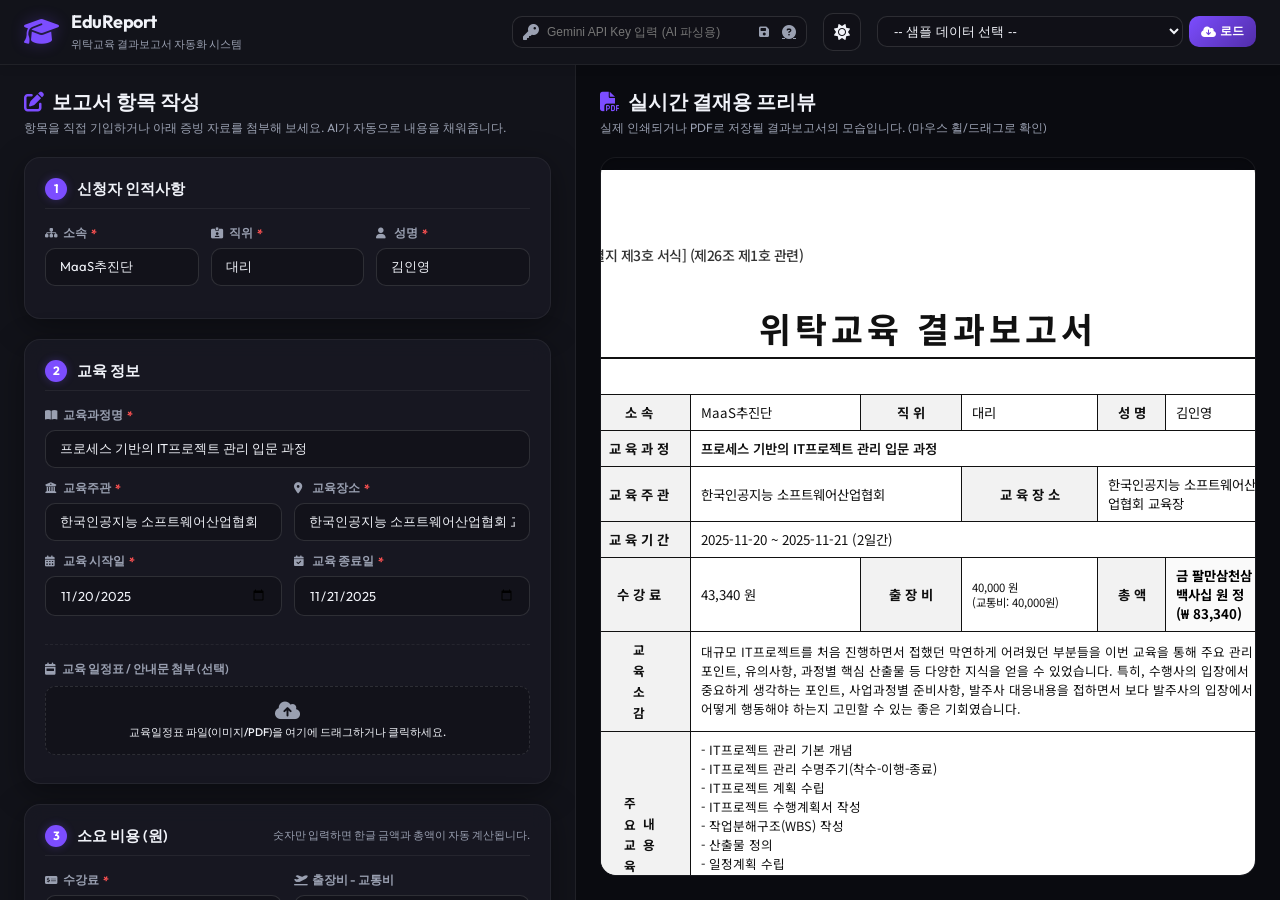
==== edu_report_builder.html @ ed61ce8d "feat: 단일 HTML 버전(edu_report_builder.html) 추가 배포" ====
<!DOCTYPE html>
<html lang="ko">
<head>
    <meta charset="UTF-8">
    <meta name="viewport" content="width=device-width, initial-scale=1.0">
    <title>위탁교육 결과보고서 자동 작성기</title>
    <!-- Google Fonts: Outfit (UI), Noto Sans KR (Korean Business Document Formal Font) -->
    <link rel="preconnect" href="https://fonts.googleapis.com">
    <link rel="preconnect" href="https://fonts.gstatic.com" crossorigin>
    <link href="https://fonts.googleapis.com/css2?family=Noto+Sans+KR:wght@300;400;500;700&family=Outfit:wght@300;400;500;600;700&display=swap" rel="stylesheet">
    <!-- FontAwesome for Premium Icons -->
    <link rel="stylesheet" href="https://cdnjs.cloudflare.com/ajax/libs/font-awesome/6.4.0/css/all.min.css">
    <style>
/* 
 * EduReport Premium CSS Styling
 * Includes Dark/Light Modern UI Design and High-Fidelity Paper Print styling
 */

:root {
    /* Color Palette - Dark Theme (Default) */
    --bg-primary: #0a0b10;
    --bg-secondary: #12131a;
    --card-bg: rgba(26, 27, 38, 0.7);
    --card-border: rgba(255, 255, 255, 0.06);
    --text-primary: #f1f3f9;
    --text-secondary: #9aa0b1;
    --accent-color: #7c4dff;
    --accent-glow: rgba(124, 77, 255, 0.3);
    --accent-hover: #9e75ff;
    --success-color: #00e676;
    --error-color: #ff5252;
    --error-bg: rgba(255, 82, 82, 0.15);
    --input-bg: rgba(15, 16, 22, 0.6);
    --input-border: rgba(255, 255, 255, 0.12);
    
    /* Layout Tokens */
    --shadow-premium: 0 8px 32px 0 rgba(0, 0, 0, 0.37);
    --border-radius-lg: 16px;
    --border-radius-md: 10px;
    --border-radius-sm: 6px;
    --font-ui: 'Outfit', 'Inter', sans-serif;
    --font-doc: 'Noto Sans KR', sans-serif;
}

/* Light Theme Variables */
.light-theme {
    --bg-primary: #f0f2f6;
    --bg-secondary: #ffffff;
    --card-bg: rgba(255, 255, 255, 0.85);
    --card-border: rgba(0, 0, 0, 0.06);
    --text-primary: #1e202c;
    --text-secondary: #5a5f73;
    --accent-color: #6200ea;
    --accent-glow: rgba(98, 0, 234, 0.2);
    --accent-hover: #3700b3;
    --success-color: #00c853;
    --error-color: #d50000;
    --error-bg: rgba(213, 0, 0, 0.08);
    --input-bg: #ffffff;
    --input-border: rgba(0, 0, 0, 0.15);
    --shadow-premium: 0 8px 24px 0 rgba(149, 157, 165, 0.15);
}

/* Global Reset */
* {
    margin: 0;
    padding: 0;
    box-sizing: border-box;
    transition: background-color 0.3s ease, border-color 0.3s ease, color 0.3s ease, box-shadow 0.3s ease;
}

body {
    background-color: var(--bg-primary);
    color: var(--text-primary);
    font-family: var(--font-ui);
    overflow-x: hidden;
    height: 100vh;
}

/* App Layout */
.app-container {
    display: flex;
    flex-direction: column;
    height: 100vh;
}

/* Top Header */
.app-header {
    background-color: var(--bg-secondary);
    border-bottom: 1px solid var(--card-border);
    padding: 12px 24px;
    display: flex;
    justify-content: space-between;
    align-items: center;
    z-index: 100;
    box-shadow: 0 2px 10px rgba(0, 0, 0, 0.1);
}

.header-logo {
    display: flex;
    align-items: center;
    gap: 12px;
}

.logo-icon {
    font-size: 28px;
    color: var(--accent-color);
    text-shadow: 0 0 15px var(--accent-glow);
}

.logo-text h1 {
    font-size: 18px;
    font-weight: 700;
    letter-spacing: -0.5px;
    line-height: 1.1;
}

.logo-text span {
    font-size: 11px;
    color: var(--text-secondary);
}

.header-controls {
    display: flex;
    align-items: center;
    gap: 16px;
}

/* API Key Input Styling */
.api-key-container {
    display: flex;
    align-items: center;
    background-color: var(--input-bg);
    border: 1px solid var(--input-border);
    border-radius: var(--border-radius-md);
    padding: 4px 10px;
    gap: 8px;
}

.api-key-container input {
    background: transparent;
    border: none;
    outline: none;
    color: var(--text-primary);
    font-size: 12px;
    width: 200px;
}

.api-icon {
    color: var(--text-secondary);
}

.key-help {
    color: var(--text-secondary);
    font-size: 14px;
    display: flex;
    align-items: center;
}

.key-help:hover {
    color: var(--accent-color);
}

#saveApiKeyBtn {
    background: transparent;
    border: none;
    color: var(--text-secondary);
    cursor: pointer;
    font-size: 12px;
    padding: 4px;
}

#saveApiKeyBtn:hover {
    color: var(--success-color);
}

.api-key-saved {
    border-color: var(--success-color) !important;
}

.api-key-saved .api-icon {
    color: var(--success-color);
}

/* Preset Selector & Theme Toggle */
.preset-selector {
    display: flex;
    gap: 6px;
}

.preset-selector select {
    background-color: var(--input-bg);
    color: var(--text-primary);
    border: 1px solid var(--input-border);
    border-radius: var(--border-radius-md);
    padding: 6px 12px;
    font-size: 13px;
    outline: none;
    cursor: pointer;
}

.icon-btn {
    background-color: var(--input-bg);
    border: 1px solid var(--input-border);
    color: var(--text-primary);
    cursor: pointer;
    width: 38px;
    height: 38px;
    border-radius: var(--border-radius-md);
    display: flex;
    align-items: center;
    justify-content: center;
    font-size: 16px;
}

.icon-btn:hover {
    border-color: var(--accent-color);
    color: var(--accent-color);
    box-shadow: 0 0 10px var(--accent-glow);
}

body.dark-theme .sun-icon { display: block; }
body.dark-theme .moon-icon { display: none; }
body:not(.dark-theme) .sun-icon { display: none; }
body:not(.dark-theme) .moon-icon { display: block; }

/* Workspace Split Layout */
.app-workspace {
    display: flex;
    flex: 1;
    overflow: hidden;
}

/* Panel Common Settings */
.editor-panel, .preview-panel {
    display: flex;
    flex-direction: column;
    height: 100%;
}

.editor-panel {
    width: 45%;
    min-width: 450px;
    border-right: 1px solid var(--card-border);
    background-color: var(--bg-secondary);
    overflow-y: auto;
    padding: 24px;
}

.preview-panel {
    width: 55%;
    background-color: var(--bg-primary);
    overflow: hidden;
    padding: 24px;
}

.panel-header {
    margin-bottom: 20px;
}

.panel-header h2 {
    font-size: 20px;
    font-weight: 600;
    display: flex;
    align-items: center;
    gap: 8px;
    color: var(--text-primary);
}

.panel-header h2 i {
    color: var(--accent-color);
}

.panel-header p {
    font-size: 12px;
    color: var(--text-secondary);
    margin-top: 4px;
}

/* File Uploader Card */
.file-uploader-card {
    background-color: var(--card-bg);
    border: 1px solid var(--card-border);
    border-radius: var(--border-radius-lg);
    padding: 16px;
    margin-bottom: 24px;
    box-shadow: var(--shadow-premium);
    backdrop-filter: blur(10px);
}

.card-title {
    display: flex;
    justify-content: space-between;
    align-items: center;
    margin-bottom: 12px;
}

.card-title h3 {
    font-size: 14px;
    font-weight: 600;
    display: flex;
    align-items: center;
    gap: 6px;
}

.badge {
    padding: 2px 8px;
    border-radius: 20px;
    font-size: 10px;
    font-weight: 700;
    text-transform: uppercase;
}

.ai-badge {
    background: linear-gradient(135deg, var(--accent-color), #00e5ff);
    color: white;
    box-shadow: 0 0 10px var(--accent-glow);
}

.drop-zone {
    border: 2px dashed var(--input-border);
    border-radius: var(--border-radius-md);
    padding: 20px;
    text-align: center;
    cursor: pointer;
    transition: all 0.2s ease;
}

.drop-zone:hover, .drop-zone.dragover {
    border-color: var(--accent-color);
    background-color: rgba(124, 77, 255, 0.05);
}

.drop-icon {
    font-size: 28px;
    color: var(--text-secondary);
    margin-bottom: 8px;
}

.drop-zone p {
    font-size: 12px;
    color: var(--text-primary);
    font-weight: 500;
}

.file-limits {
    font-size: 10px;
    color: var(--text-secondary);
    display: block;
    margin-top: 4px;
}

/* Upload List */
.upload-list {
    margin-top: 12px;
    display: flex;
    flex-direction: column;
    gap: 8px;
}

.file-item {
    background-color: var(--input-bg);
    border: 1px solid var(--input-border);
    border-radius: var(--border-radius-md);
    padding: 8px 12px;
    display: flex;
    align-items: center;
    justify-content: space-between;
    font-size: 12px;
    animation: slideIn 0.3s ease;
}

.file-info {
    display: flex;
    align-items: center;
    gap: 8px;
    overflow: hidden;
}

.file-info i {
    font-size: 16px;
    color: var(--accent-color);
}

.file-name {
    font-weight: 500;
    white-space: nowrap;
    overflow: hidden;
    text-overflow: ellipsis;
    max-width: 200px;
}

.file-size {
    color: var(--text-secondary);
    font-size: 10px;
}

.file-status {
    display: flex;
    align-items: center;
    gap: 8px;
}

.status-badge {
    font-size: 9px;
    padding: 2px 6px;
    border-radius: 4px;
}

.status-parsing {
    background-color: rgba(255, 167, 38, 0.2);
    color: #ffa726;
}

.status-success {
    background-color: rgba(0, 230, 118, 0.2);
    color: var(--success-color);
}

.delete-file-btn {
    background: transparent;
    border: none;
    color: var(--text-secondary);
    cursor: pointer;
    font-size: 14px;
}

.delete-file-btn:hover {
    color: var(--error-color);
}

/* Report Form Details */
.report-form {
    display: flex;
    flex-direction: column;
    gap: 20px;
}

.form-section {
    background-color: var(--card-bg);
    border: 1px solid var(--card-border);
    border-radius: var(--border-radius-lg);
    padding: 20px;
    box-shadow: var(--shadow-premium);
    backdrop-filter: blur(10px);
}

.section-title {
    display: flex;
    align-items: center;
    gap: 10px;
    margin-bottom: 16px;
    border-bottom: 1px solid var(--card-border);
    padding-bottom: 8px;
}

.step-num {
    background-color: var(--accent-color);
    color: white;
    width: 22px;
    height: 22px;
    border-radius: 50%;
    display: flex;
    align-items: center;
    justify-content: center;
    font-size: 12px;
    font-weight: 700;
    box-shadow: 0 0 8px var(--accent-glow);
}

.section-title h3 {
    font-size: 15px;
    font-weight: 600;
}

.section-desc {
    font-size: 11px;
    color: var(--text-secondary);
    margin-left: auto;
}

/* Grids & Input Layouts */
.form-grid-3 {
    display: grid;
    grid-template-columns: repeat(3, 1fr);
    gap: 12px;
}

.form-grid-2 {
    display: grid;
    grid-template-columns: repeat(2, 1fr);
    gap: 12px;
}

.input-group {
    display: flex;
    flex-direction: column;
    gap: 6px;
    margin-bottom: 12px;
}

.input-group label {
    font-size: 12px;
    font-weight: 600;
    color: var(--text-secondary);
    display: flex;
    align-items: center;
    gap: 4px;
}

.input-group label i {
    font-size: 11px;
    width: 14px;
}

/* Inputs, Textareas styling */
.input-group input[type="text"],
.input-group input[type="number"],
.input-group input[type="date"],
.input-group select,
.input-group textarea {
    background-color: var(--input-bg);
    border: 1px solid var(--input-border);
    border-radius: var(--border-radius-md);
    padding: 10px 14px;
    color: var(--text-primary);
    font-family: var(--font-ui);
    font-size: 13px;
    outline: none;
    width: 100%;
}

.input-group input:focus,
.input-group select:focus,
.input-group textarea:focus {
    border-color: var(--accent-color);
    box-shadow: 0 0 8px var(--accent-glow);
}

.input-group textarea {
    resize: vertical;
}

/* Form Validation Styling (Required fields) */
.required-field label::after {
    content: ' *';
    color: var(--error-color);
    font-weight: bold;
}

.error-msg {
    display: none;
    color: var(--error-color);
    font-size: 11px;
    font-weight: 500;
    margin-top: 2px;
}

/* Invalid state */
.input-invalid input,
.input-invalid textarea,
.input-invalid select {
    border-color: var(--error-color) !important;
    background-color: var(--error-bg) !important;
}

.input-invalid .error-msg {
    display: block;
    animation: shake 0.3s ease;
}

/* Highlight visual cue for AI auto-filled fields */
@keyframes autoFillHighlight {
    0% {
        box-shadow: 0 0 0 3px rgba(0, 230, 118, 0.4);
        border-color: var(--success-color);
    }
    100% {
        box-shadow: none;
    }
}

.ai-highlighted {
    animation: autoFillHighlight 1.5s ease;
    border-color: var(--success-color) !important;
}

/* Calculation summary section */
.calculation-summary {
    background-color: var(--input-bg);
    border: 1px solid var(--input-border);
    border-radius: var(--border-radius-md);
    padding: 12px 16px;
    margin-top: 10px;
    display: flex;
    flex-direction: column;
    gap: 8px;
}

.calc-row {
    display: flex;
    justify-content: space-between;
    font-size: 12px;
    color: var(--text-secondary);
}

.calc-row span:last-child {
    font-weight: 600;
    color: var(--text-primary);
}

.total-row {
    border-top: 1px solid var(--input-border);
    padding-top: 8px;
    font-size: 14px;
    font-weight: 700;
    color: var(--accent-color);
}

.total-row span:first-child {
    color: var(--text-primary);
}

.total-row span:last-child {
    color: var(--accent-color);
    font-size: 16px;
}

/* Radio buttons group */
.radio-group {
    display: flex;
    gap: 16px;
    margin-top: 4px;
}

.radio-label {
    display: flex;
    align-items: center;
    gap: 6px;
    font-size: 13px;
    cursor: pointer;
}

.radio-label input {
    accent-color: var(--accent-color);
    width: 16px;
    height: 16px;
}

/* Buttons */
.form-actions {
    display: flex;
    gap: 12px;
    margin-top: 10px;
}

.primary-btn {
    background: linear-gradient(135deg, var(--accent-color), #512da8);
    color: white;
    border: none;
    border-radius: var(--border-radius-md);
    padding: 12px 24px;
    font-size: 14px;
    font-weight: 700;
    cursor: pointer;
    display: flex;
    align-items: center;
    justify-content: center;
    gap: 8px;
    flex: 2;
    box-shadow: 0 4px 15px var(--accent-glow);
}

.primary-btn:hover {
    background: linear-gradient(135deg, var(--accent-hover), #673ab7);
    transform: translateY(-1px);
    box-shadow: 0 6px 20px var(--accent-glow);
}

.secondary-btn {
    background-color: transparent;
    border: 1px solid var(--input-border);
    color: var(--text-primary);
    border-radius: var(--border-radius-md);
    padding: 12px 18px;
    font-size: 13px;
    font-weight: 600;
    cursor: pointer;
    display: flex;
    align-items: center;
    justify-content: center;
    gap: 8px;
    flex: 1;
}

.secondary-btn:hover {
    background-color: rgba(255, 255, 255, 0.04);
    border-color: var(--text-secondary);
}

.primary-btn-sm {
    background: linear-gradient(135deg, var(--accent-color), #512da8);
    color: white;
    border: none;
    border-radius: var(--border-radius-md);
    padding: 6px 12px;
    font-size: 12px;
    font-weight: 600;
    cursor: pointer;
    display: flex;
    align-items: center;
    gap: 4px;
}

.primary-btn-sm:hover {
    box-shadow: 0 0 8px var(--accent-glow);
}

/* Document Live Print Preview Pane styling */
.preview-panel {
    display: flex;
    flex-direction: column;
}

.preview-container {
    flex: 1;
    overflow-y: auto;
    display: flex;
    flex-direction: column;
    align-items: center;
    gap: 24px;
    padding: 12px;
    border: 1px solid var(--card-border);
    border-radius: var(--border-radius-lg);
    background-color: var(--bg-primary);
    box-shadow: inset 0 2px 8px rgba(0, 0, 0, 0.2);
}

/* Paper Sheet Size Emulation (A4 size in ratio) */
.a4-page {
    width: 210mm;
    min-height: 297mm;
    padding: 20mm 15mm 20mm 15mm;
    background-color: #ffffff;
    color: #111111;
    font-family: var(--font-doc);
    box-shadow: 0 4px 20px rgba(0,0,0,0.15);
    position: relative;
    border-radius: 4px;
    display: flex;
    flex-direction: column;
}

.sheet-content {
    display: flex;
    flex-direction: column;
    height: 100%;
}

/* Formal Report Internal Styling */
.doc-header {
    display: flex;
    justify-content: space-between;
    font-size: 10.5pt;
    font-weight: 500;
    color: #333333;
    margin-bottom: 10mm;
}

.doc-form-no {
    letter-spacing: -0.5px;
}

.doc-title-section {
    display: flex;
    justify-content: space-between;
    align-items: flex-end;
    margin-bottom: 8mm;
    gap: 20px;
}

.doc-title {
    font-size: 26pt;
    font-weight: 700;
    text-align: center;
    letter-spacing: 4px;
    border-bottom: 2px double #111111;
    padding-bottom: 4px;
    flex: 1;
    margin-bottom: 5px;
}

/* Approval 결재 Grid */
.approval-table {
    border-collapse: collapse;
    font-size: 9pt;
    text-align: center;
    width: 240px;
}

.approval-table th, .approval-table td {
    border: 1px solid #111111;
    padding: 4px;
    width: 50px;
}

.approval-title-cell {
    width: 20px !important;
    background-color: #f2f2f2;
    font-weight: 700;
    font-size: 8pt;
    padding: 4px 2px !important;
}

.approval-table th:not(.approval-title-cell) {
    background-color: #f2f2f2;
    font-weight: 600;
    height: 20px;
}

.sign-space {
    height: 38px;
}

.date-space {
    height: 14px;
    color: #888888;
    font-size: 7.5pt;
}

/* Info Table - Main Report */
.info-table {
    width: 100%;
    border-collapse: collapse;
    margin-bottom: 6mm;
    font-size: 10pt;
}

.info-table th, .info-table td {
    border: 1px solid #111111;
    padding: 8px 10px;
    vertical-align: middle;
}

.info-table th {
    background-color: #f2f2f2;
    font-weight: 700;
    text-align: center;
    color: #111111;
}

.vertical-header {
    writing-mode: vertical-lr; /* Vertically written title cells for traditional Korean corporate layouts */
    text-orientation: keep-upright;
    letter-spacing: 2px;
    font-size: 9.5pt;
    text-align: center !important;
    padding: 10px 5px !important;
}

.bold-text {
    font-weight: 600;
}

.exp-sub-row {
    font-size: 9.5pt;
    color: #333333;
}

.total-cost-cell {
    font-weight: 700;
    color: #000000;
    background-color: #fafafa;
}

.textarea-cell {
    height: 100px;
    vertical-align: top;
    padding: 8px;
}

.text-content-area {
    white-space: pre-wrap;
    font-size: 9.5pt;
    line-height: 1.5;
    color: #111111;
    min-height: 80px;
}

.checkbox-preview {
    display: flex;
    gap: 20px;
}

.chk-box {
    display: flex;
    align-items: center;
    gap: 6px;
    font-size: 9.5pt;
}

.chk-box-checked {
    font-weight: 700;
}

.chk-box-checked i {
    color: #111111;
    font-weight: 900;
}

/* Formal Document Footer Signature Declaration */
.declaration-section {
    margin-top: auto;
    text-align: center;
    display: flex;
    flex-direction: column;
    gap: 15px;
    padding-top: 10mm;
}

.declaration-section p {
    font-size: 12pt;
    font-weight: 500;
}

.report-date {
    font-size: 13pt;
    font-weight: 500;
    letter-spacing: 1px;
}

.reporter-sig {
    font-size: 12pt;
    font-weight: 600;
    text-align: right;
    padding-right: 20mm;
    margin-top: 5mm;
}

/* Annex Page (Attached receipts page) */
.annex-page {
    width: 210mm;
    min-height: 297mm;
    padding: 20mm 15mm 20mm 15mm;
    background-color: #ffffff;
    color: #111111;
    font-family: var(--font-doc);
    box-shadow: 0 4px 20px rgba(0,0,0,0.15);
    border-radius: 4px;
    display: flex;
    flex-direction: column;
    page-break-before: always;
}

.annex-title {
    font-size: 18pt;
    font-weight: 700;
    border-bottom: 2px solid #111111;
    padding-bottom: 6px;
    margin-bottom: 8mm;
    display: flex;
    justify-content: space-between;
    align-items: flex-end;
}

.annex-no {
    font-size: 11pt;
    font-weight: 500;
    color: #555555;
}

.annex-meta {
    margin-bottom: 6mm;
    font-size: 10pt;
    background-color: #f9f9f9;
    border: 1px solid #dddddd;
    padding: 10px 14px;
    border-radius: 4px;
}

.annex-meta p {
    margin-bottom: 4px;
}

.annex-meta p:last-child {
    margin-bottom: 0;
}

.annex-meta-label {
    font-weight: 700;
    color: #333333;
}

.receipt-image-container {
    flex: 1;
    border: 1px dashed #cccccc;
    border-radius: 6px;
    display: flex;
    align-items: center;
    justify-content: center;
    background-color: #fafafa;
    overflow: hidden;
    padding: 10px;
    min-height: 120mm;
    max-height: 180mm;
}

.receipt-image-container img {
    max-width: 100%;
    max-height: 100%;
    object-fit: contain;
    box-shadow: 0 2px 8px rgba(0,0,0,0.08);
}

.receipt-pdf-placeholder {
    display: flex;
    flex-direction: column;
    align-items: center;
    justify-content: center;
    gap: 12px;
    color: #555555;
    font-size: 13pt;
    text-align: center;
}

.receipt-pdf-placeholder i {
    font-size: 50px;
    color: #ff5252;
}

/* Toast System */
.toast-container {
    position: fixed;
    bottom: 24px;
    right: 24px;
    display: flex;
    flex-direction: column;
    gap: 10px;
    z-index: 1000;
}

.toast {
    min-width: 300px;
    max-width: 450px;
    background-color: var(--bg-secondary);
    color: var(--text-primary);
    border: 1px solid var(--card-border);
    border-left: 5px solid var(--accent-color);
    border-radius: var(--border-radius-md);
    padding: 14px 18px;
    box-shadow: var(--shadow-premium);
    display: flex;
    align-items: flex-start;
    gap: 12px;
    animation: toastSlideIn 0.3s cubic-bezier(0.175, 0.885, 0.32, 1.275);
}

.toast-success {
    border-left-color: var(--success-color);
}

.toast-error {
    border-left-color: var(--error-color);
}

.toast-icon {
    font-size: 16px;
    margin-top: 2px;
}

.toast-success .toast-icon { color: var(--success-color); }
.toast-error .toast-icon { color: var(--error-color); }

.toast-content {
    flex: 1;
}

.toast-title {
    font-size: 13px;
    font-weight: 700;
    margin-bottom: 2px;
}

.toast-message {
    font-size: 11px;
    color: var(--text-secondary);
    line-height: 1.4;
}

.toast-close {
    background: transparent;
    border: none;
    color: var(--text-secondary);
    cursor: pointer;
    font-size: 12px;
}

.toast-close:hover {
    color: var(--text-primary);
}

/* Loader Overlay for AI Processing */
.loader-overlay {
    position: fixed;
    top: 0;
    left: 0;
    width: 100vw;
    height: 100vh;
    background-color: rgba(10, 11, 16, 0.85);
    backdrop-filter: blur(10px);
    z-index: 2000;
    display: none;
    align-items: center;
    justify-content: center;
}

.loader-content {
    text-align: center;
    color: white;
    display: flex;
    flex-direction: column;
    align-items: center;
    gap: 16px;
}

.spinner {
    width: 50px;
    height: 50px;
    border: 4px solid rgba(255, 255, 255, 0.1);
    border-left-color: var(--accent-color);
    border-radius: 50%;
    animation: spin 1s linear infinite;
    box-shadow: 0 0 15px var(--accent-glow);
}

.loader-content h3 {
    font-size: 18px;
    font-weight: 600;
}

.loader-content p {
    font-size: 13px;
    color: var(--text-secondary);
}

/* Animations */
@keyframes spin {
    0% { transform: rotate(0deg); }
    100% { transform: rotate(360deg); }
}

@keyframes slideIn {
    from { opacity: 0; transform: translateY(10px); }
    to { opacity: 1; transform: translateY(0); }
}

@keyframes toastSlideIn {
    from { opacity: 0; transform: translateX(50px); }
    to { opacity: 1; transform: translateX(0); }
}

@keyframes shake {
    0%, 100% { transform: translateX(0); }
    20%, 60% { transform: translateX(-6px); }
    40%, 80% { transform: translateX(6px); }
}

/* ==========================================
   PRINT MEDIA STYLES - CRITICAL FOR A4 PRINT
   ========================================== */
@media print {
    /* Hide all UI elements, backgrounds, headers, and editor panels */
    html, body {
        background-color: #ffffff !important;
        color: #000000 !important;
        height: auto !important;
        overflow: visible !important;
        font-family: 'Noto Sans KR', sans-serif !important;
    }

    .app-container, .app-workspace, .editor-panel, .preview-panel, .app-header, .toast-container, .loader-overlay {
        display: none !important;
    }

    /* Only show the print sheet and its annex pages */
    .preview-container {
        display: block !important;
        overflow: visible !important;
        border: none !important;
        background: transparent !important;
        box-shadow: none !important;
        padding: 0 !important;
        margin: 0 !important;
        width: 100% !important;
        height: auto !important;
    }

    .a4-page, .annex-page {
        width: 210mm !important;
        height: 297mm !important; /* Forces A4 height page break */
        min-height: 297mm !important;
        padding: 20mm 15mm 20mm 15mm !important;
        margin: 0 auto !important;
        background-color: #ffffff !important;
        color: #000000 !important;
        box-shadow: none !important;
        page-break-after: always !important;
        page-break-inside: avoid !important;
        border-radius: 0 !important;
        border: none !important;
        display: flex !important;
        flex-direction: column !important;
    }

    .annex-page {
        page-break-before: always !important;
    }

    /* Print tables adjustments */
    .approval-table th, .approval-table td,
    .info-table th, .info-table td {
        border: 1px solid #000000 !important;
        color: #000000 !important;
    }

    .approval-table th, .info-table th {
        background-color: #f2f2f2 !important;
        -webkit-print-color-adjust: exact !important;
        print-color-adjust: exact !important;
    }

    .total-cost-cell {
        background-color: #fafafa !important;
        -webkit-print-color-adjust: exact !important;
        print-color-adjust: exact !important;
    }

    .text-content-area {
        color: #000000 !important;
    }
}


/* ==========================================
   Section-Specific Small File Uploaders
   ========================================== */
.file-uploader-section {
    margin-top: 16px;
    border-top: 1px dashed var(--card-border);
    padding-top: 16px;
}

.section-upload-label {
    font-size: 12px;
    font-weight: 600;
    color: var(--text-secondary);
    margin-bottom: 8px;
    display: flex;
    align-items: center;
    gap: 6px;
}

.drop-zone-sm {
    border: 1.5px dashed var(--input-border);
    border-radius: var(--border-radius-md);
    padding: 14px;
    text-align: center;
    cursor: pointer;
    background-color: var(--input-bg);
    transition: all 0.2s ease;
}

.drop-zone-sm:hover, .drop-zone-sm.dragover {
    border-color: var(--accent-color);
    background-color: rgba(124, 77, 255, 0.05);
}

.drop-icon-sm {
    font-size: 20px;
    color: var(--text-secondary);
    margin-bottom: 4px;
}

.drop-zone-sm p {
    font-size: 11px;
    color: var(--text-primary);
    font-weight: 500;
}

.upload-list-sm {
    margin-top: 8px;
    display: flex;
    flex-direction: column;
    gap: 6px;
}

</style>
</head>
<body class="dark-theme"> <!-- Dark mode by default for premium visual aesthetic -->
    <div class="app-container">
        <!-- Top Navigation Bar -->
        <header class="app-header">
            <div class="header-logo">
                <i class="fa-solid fa-graduation-cap logo-icon"></i>
                <div class="logo-text">
                    <h1>EduReport</h1>
                    <span>위탁교육 결과보고서 자동화 시스템</span>
                </div>
            </div>
            <div class="header-controls">
                <div class="api-key-container">
                    <i class="fa-solid fa-key api-icon"></i>
                    <input type="password" id="geminiApiKey" placeholder="Gemini API Key 입력 (AI 파싱용)">
                    <button id="saveApiKeyBtn" title="API Key 저장"><i class="fa-solid fa-save"></i></button>
                    <a href="https://aistudio.google.com/" target="_blank" class="key-help" title="무료 API 키 발급 받기"><i class="fa-solid fa-circle-question"></i></a>
                </div>
                <button id="themeToggle" class="icon-btn" title="테마 변경">
                    <i class="fa-solid fa-sun sun-icon"></i>
                    <i class="fa-solid fa-moon moon-icon"></i>
                </button>
                <div class="preset-selector">
                    <select id="presetSelect">
                        <option value="">-- 샘플 데이터 선택 --</option>
                        <option value="preset1">김인영 - MaaS 프로젝트 관리 과정</option>
                        <option value="preset2">류OO - 안전보건경영시스템 내부심사원 교육</option>
                    </select>
                    <button id="loadPresetBtn" class="primary-btn-sm"><i class="fa-solid fa-cloud-arrow-down"></i> 로드</button>
                </div>
            </div>
        </header>

        <!-- Main Workspace: Split Panel -->
        <main class="app-workspace">
            <!-- Left Side: Editor Form Panel -->
            <section class="editor-panel">
                <div class="panel-header">
                    <h2><i class="fa-solid fa-pen-to-square"></i> 보고서 항목 작성</h2>
                    <p>항목을 직접 기입하거나 아래 증빙 자료를 첨부해 보세요. AI가 자동으로 내용을 채워줍니다.</p>
                </div>

                <!-- AI Dropzones moved inside sections below -->

                <!-- Input Form -->
                <form id="reportForm" class="report-form" novalidate>
                    <!-- 1. 인적 사항 -->
                    <div class="form-section">
                        <div class="section-title">
                            <span class="step-num">1</span>
                            <h3>신청자 인적사항</h3>
                        </div>
                        <div class="form-grid-3">
                            <div class="input-group required-field">
                                <label for="userDept"><i class="fa-solid fa-sitemap"></i> 소속</label>
                                <input type="text" id="userDept" placeholder="예: 경영지원팀" required>
                                <span class="error-msg">소속 부서를 입력해 주세요.</span>
                            </div>
                            <div class="input-group required-field">
                                <label for="userPosition"><i class="fa-solid fa-id-card-clip"></i> 직위</label>
                                <input type="text" id="userPosition" placeholder="예: 대리" required>
                                <span class="error-msg">직위를 입력해 주세요.</span>
                            </div>
                            <div class="input-group required-field">
                                <label for="userName"><i class="fa-solid fa-user"></i> 성명</label>
                                <input type="text" id="userName" placeholder="예: 이시형" required>
                                <span class="error-msg">성명을 입력해 주세요.</span>
                            </div>
                        </div>
                    </div>

                    <!-- 2. 교육 개요 -->
                    <div class="form-section">
                        <div class="section-title">
                            <span class="step-num">2</span>
                            <h3>교육 정보</h3>
                        </div>
                        <div class="input-group required-field">
                            <label for="courseName"><i class="fa-solid fa-book-open"></i> 교육과정명</label>
                            <input type="text" id="courseName" placeholder="예: 안전보건경영시스템(ISO 45001) 구축 및 내부심사원 과정" required>
                            <span class="error-msg">교육과정명을 입력해 주세요.</span>
                        </div>
                        <div class="form-grid-2">
                            <div class="input-group required-field">
                                <label for="courseHost"><i class="fa-solid fa-building-columns"></i> 교육주관</label>
                                <input type="text" id="courseHost" placeholder="예: 한국산업안전협회" required>
                                <span class="error-msg">교육주관 기관을 입력해 주세요.</span>
                            </div>
                            <div class="input-group required-field">
                                <label for="courseLocation"><i class="fa-solid fa-location-dot"></i> 교육장소</label>
                                <input type="text" id="courseLocation" placeholder="예: 서울 교육센터 (또는 재택, 온라인)" required>
                                <span class="error-msg">교육장소를 입력해 주세요.</span>
                            </div>
                        </div>
                        <div class="form-grid-2">
                            <div class="input-group required-field">
                                <label for="startDate"><i class="fa-solid fa-calendar-days"></i> 교육 시작일</label>
                                <input type="date" id="startDate" required>
                                <span class="error-msg">시작일을 설정해 주세요.</span>
                            </div>
                            <div class="input-group required-field">
                                <label for="endDate"><i class="fa-solid fa-calendar-check"></i> 교육 종료일</label>
                                <input type="date" id="endDate" required>
                                <span class="error-msg">종료일을 설정해 주세요.</span>
                            </div>
                        </div>

                        <!-- Step 2: Edu Document Dropzone -->
                        <div class="file-uploader-section">
                            <label class="section-upload-label"><i class="fa-solid fa-calendar-week"></i> 교육 일정표 / 안내문 첨부 (선택)</label>
                            <div class="drop-zone-sm" id="dropZoneEdu">
                                <i class="fa-solid fa-cloud-arrow-up drop-icon-sm"></i>
                                <p>교육일정표 파일(이미지/PDF)을 여기에 드래그하거나 클릭하세요.</p>
                                <input type="file" id="fileInputEdu" accept=".pdf,.png,.jpg,.jpeg" style="display:none;">
                            </div>
                            <div class="upload-list-sm" id="uploadListEdu"></div>
                        </div>
                    </div>

                    <!-- 3. 소요 비용 -->
                    <div class="form-section">
                        <div class="section-title">
                            <span class="step-num">3</span>
                            <h3>소요 비용 (원)</h3>
                            <span class="section-desc">숫자만 입력하면 한글 금액과 총액이 자동 계산됩니다.</span>
                        </div>
                        <div class="form-grid-2">
                            <div class="input-group required-field">
                                <label for="tuitionFee"><i class="fa-solid fa-money-check-dollar"></i> 수강료</label>
                                <input type="number" id="tuitionFee" min="0" value="0" required>
                                <span class="error-msg">수강료를 입력해 주세요. (없을 시 0)</span>
                            </div>
                            <div class="input-group">
                                <label for="transportFee"><i class="fa-solid fa-plane-departure"></i> 출장비 - 교통비</label>
                                <input type="number" id="transportFee" min="0" value="0">
                            </div>
                        </div>
                        <div class="form-grid-3">
                            <div class="input-group">
                                <label for="hotelFee"><i class="fa-solid fa-hotel"></i> 출장비 - 숙박비</label>
                                <input type="number" id="hotelFee" min="0" value="0">
                            </div>
                            <div class="input-group">
                                <label for="mealFee"><i class="fa-solid fa-utensils"></i> 출장비 - 식비</label>
                                <input type="number" id="mealFee" min="0" value="0">
                            </div>
                            <div class="input-group">
                                <label for="allowanceFee"><i class="fa-solid fa-coins"></i> 출장비 - 일비</label>
                                <input type="number" id="allowanceFee" min="0" value="0">
                            </div>
                        </div>
                        <div class="calculation-summary">
                            <div class="calc-row">
                                <span>교육 소요비용:</span>
                                <span id="tripSubtotal">0 원</span>
                            </div>
                            <div class="calc-row total-row">
                                <span>총 합계금액 (수강료+교통비+숙박비+식비+일비):</span>
                                <span id="totalCost">0 원</span>
                            </div>
                        </div>

                        <!-- Step 3: Cost Document Dropzone -->
                        <div class="file-uploader-section">
                            <label class="section-upload-label"><i class="fa-solid fa-receipt"></i> 수강료 및 출장비(교통/숙박 등) 영수증 첨부 (다중 선택)</label>
                            <div class="drop-zone-sm" id="dropZoneCost">
                                <i class="fa-solid fa-cloud-arrow-up drop-icon-sm"></i>
                                <p>영수증 파일들을 여기에 드래그하거나 클릭하세요. (합계 금액이 자동 누적됩니다.)</p>
                                <input type="file" id="fileInputCost" multiple accept=".pdf,.png,.jpg,.jpeg" style="display:none;">
                            </div>
                            <div class="upload-list-sm" id="uploadListCost"></div>
                        </div>
                    </div>

                    <!-- 4. 교육 소감 및 업무 활용 계획 -->
                    <div class="form-section">
                        <div class="section-title">
                            <span class="step-num">4</span>
                            <h3>교육 성과 및 소감</h3>
                        </div>
                        <div class="input-group required-field">
                            <label for="courseOpinion"><i class="fa-solid fa-comment-dots"></i> 교육 소감</label>
                            <textarea id="courseOpinion" rows="4" placeholder="교육을 수강하며 느낀 소감, 지식 획득 및 역량 향상 측면에 대해 서술해주세요." required></textarea>
                            <span class="error-msg">교육 소감을 작성해 주세요.</span>
                        </div>
                        <div class="input-group required-field">
                            <label for="courseContent"><i class="fa-solid fa-align-left"></i> 주요 교육 내용</label>
                            <textarea id="courseContent" rows="6" placeholder="교육과정의 구체적인 학습 과목, 핵심 주제, 실습 내용을 줄바꿈을 사용하여 기입해주세요." required></textarea>
                            <span class="error-msg">주요 교육 내용을 작성해 주세요.</span>
                        </div>
                        <div class="input-group">
                            <label for="businessPlan"><i class="fa-solid fa-briefcase"></i> 업무 활용 계획 (5W 1H)</label>
                            <textarea id="businessPlan" rows="4" placeholder="누가, 언제, 어디서, 무엇을, 어떻게, 왜 업무에 활용할 것인지 서술해 주세요."></textarea>
                        </div>
                        <div class="input-group">
                            <label><i class="fa-solid fa-circle-check"></i> 업무수행 유용성 평가</label>
                            <div class="radio-group">
                                <label class="radio-label">
                                    <input type="radio" name="usefulness" value="매우도움" checked>
                                    <span>매우 도움</span>
                                </label>
                                <label class="radio-label">
                                    <input type="radio" name="usefulness" value="참고">
                                    <span>참고</span>
                                </label>
                                <label class="radio-label">
                                    <input type="radio" name="usefulness" value="필요없음">
                                    <span>필요 없음</span>
                                </label>
                            </div>
                        </div>
                        <div class="input-group">
                            <label><i class="fa-solid fa-graduation-cap"></i> 사내교육 도입 여부</label>
                            <div class="radio-group">
                                <label class="radio-label">
                                    <input type="radio" name="intro" value="도입원함" checked>
                                    <span>도입 원함</span>
                                </label>
                                <label class="radio-label">
                                    <input type="radio" name="intro" value="검토필요">
                                    <span>검토 필요</span>
                                </label>
                                <label class="radio-label">
                                    <input type="radio" name="intro" value="필요없음">
                                    <span>필요 없음</span>
                                </label>
                            </div>
                        </div>

                        <!-- Step 4: Opinion Document Dropzone -->
                        <div class="file-uploader-section">
                            <label class="section-upload-label"><i class="fa-solid fa-file-pdf"></i> 교육 자료 / 교안 / 필기본 첨부 (선택)</label>
                            <div class="drop-zone-sm" id="dropZoneOpinion">
                                <i class="fa-solid fa-cloud-arrow-up drop-icon-sm"></i>
                                <p>교안 자료(PDF/이미지)를 드래그하거나 클릭하여 소감 및 업무활용계획을 자동 생성하세요.</p>
                                <input type="file" id="fileInputOpinion" accept=".pdf,.png,.jpg,.jpeg" style="display:none;">
                            </div>
                            <div class="upload-list-sm" id="uploadListOpinion"></div>
                        </div>
                    </div>

                    <!-- Editor Actions -->
                    <div class="form-actions">
                        <button type="button" id="resetBtn" class="secondary-btn"><i class="fa-solid fa-rotate-left"></i> 작성 내용 초기화</button>
                        <button type="submit" id="printBtn" class="primary-btn"><i class="fa-solid fa-print"></i> 보고서 인쇄 및 PDF 저장</button>
                    </div>
                </form>
            </section>

            <!-- Right Side: Live Document Print Preview Panel -->
            <section class="preview-panel">
                <div class="panel-header">
                    <h2><i class="fa-solid fa-file-pdf"></i> 실시간 결재용 프리뷰</h2>
                    <p>실제 인쇄되거나 PDF로 저장될 결과보고서의 모습입니다. (마우스 휠/드래그로 확인)</p>
                </div>
                
                <div class="preview-container">
                    <!-- A4 Page Wrapper -->
                    <div class="a4-page" id="documentSheet">
                        <!-- Page 1: Main Report -->
                        <div class="sheet-content">
                            <!-- Document Header -->
                            <div class="doc-header">
                                <span class="doc-form-no">[별지 제3호 서식] (제26조 제1호 관련)</span>
                            </div>

                            <!-- Document Title -->
                            <div class="doc-title-section">
                                <div class="doc-title">위탁교육 결과보고서</div>
                            </div>

                            <!-- Main Information Table -->
                            <table class="info-table">
                                <tr>
                                    <th style="width: 15%;">소 속</th>
                                    <td style="width: 25%;" id="p_userDept">-</td>
                                    <th style="width: 15%;">직 위</th>
                                    <td style="width: 20%;" id="p_userPosition">-</td>
                                    <th style="width: 10%;">성 명</th>
                                    <td style="width: 15%;" id="p_userName">-</td>
                                </tr>
                                <tr>
                                    <th>교 육 과 정</th>
                                    <td colspan="5" id="p_courseName" class="bold-text">-</td>
                                </tr>
                                <tr>
                                    <th>교 육 주 관</th>
                                    <td colspan="2" id="p_courseHost">-</td>
                                    <th>교 육 장 소</th>
                                    <td colspan="2" id="p_courseLocation">-</td>
                                </tr>
                                <tr>
                                    <th>교 육 기 간</th>
                                    <td colspan="5" id="p_coursePeriod">-</td>
                                </tr>
                                <tr>
                                    <th>수 강 료</th>
                                    <td id="p_tuitionFee">-</td>
                                    <th>출 장 비</th>
                                    <td id="p_tripSubtotal" style="white-space: pre-line; font-size: 8.5pt; line-height: 1.3;">-</td>
                                    <th>총 액</th>
                                    <td id="p_totalCost" class="total-cost-cell">-</td>
                                </tr>
                                <tr>
                                    <th class="vertical-header">교 육 소 감</th>
                                    <td colspan="5" class="textarea-cell">
                                        <div id="p_courseOpinion" class="text-content-area"></div>
                                    </td>
                                </tr>
                                <tr>
                                    <th class="vertical-header">주 요 교 육<br>내 용</th>
                                    <td colspan="5" class="textarea-cell">
                                        <div id="p_courseContent" class="text-content-area"></div>
                                    </td>
                                </tr>
                                <tr>
                                    <th class="vertical-header">업 무 활 용<br>계 획<br>(5W1H)</th>
                                    <td colspan="5" class="textarea-cell">
                                        <div id="p_businessPlan" class="text-content-area"></div>
                                    </td>
                                </tr>
                                <tr>
                                    <th rowspan="2" class="vertical-header" style="width: 15%;">평 가<br>(해당란에<br>○표)</th>
                                    <th style="width: 15%;">업무수행 유용성</th>
                                    <td colspan="4">
                                        <div class="checkbox-preview">
                                            <span class="chk-box" id="chk_help_very"><span class="box-frame">[   ]</span> 매우도움</span>
                                            <span class="chk-box" id="chk_help_ref"><span class="box-frame">[   ]</span> 참고</span>
                                            <span class="chk-box" id="chk_help_none"><span class="box-frame">[   ]</span> 필요 없음</span>
                                        </div>
                                    </td>
                                </tr>
                                <tr>
                                    <th>사내교육 도입</th>
                                    <td colspan="4">
                                        <div class="checkbox-preview">
                                            <span class="chk-box" id="chk_intro_yes"><span class="box-frame">[   ]</span> 도입원함</span>
                                            <span class="chk-box" id="chk_intro_need"><span class="box-frame">[   ]</span> 검토필요</span>
                                            <span class="chk-box" id="chk_intro_none"><span class="box-frame">[   ]</span> 필요 없음</span>
                                        </div>
                                    </td>
                                </tr>
                            </table>

                            <div class="declaration-section">
                                <p>위와 같이 위탁교육 결과를 보고합니다.</p>
                                <div class="report-date" id="p_reportDate">2026 년 06 월 11 일</div>
                                <div class="reporter-sig">보고자 : <span id="p_reporterName">-</span> (서명)</div>
                            </div>
                        </div>
                    </div>

                    <!-- Annex Pages (Appended dynamically when receipts are uploaded) -->
                    <div id="annexContainer"></div>
                </div>
            </section>
        </main>
    </div>

    <!-- Toast Notification Container -->
    <div id="toastContainer" class="toast-container"></div>

    <!-- AI Parsing Loader Overlay -->
    <div id="loaderOverlay" class="loader-overlay">
        <div class="loader-content">
            <div class="spinner"></div>
            <h3>AI가 증빙 문서를 정밀 분석하고 있습니다...</h3>
            <p id="loaderMessage">영수증에서 교통비, 일자, 교육정보를 매핑하는 중입니다.</p>
        </div>
    </div>
    <script>
/* 
 * EduReport Application Script - Section-Specific Uploaders & Cumulative Expenses Update
 * Features:
 * 1. Dedicated file upload zones for Step 2 (Schedule), Step 3 (Expenses), and Step 4 (Impressions).
 * 2. Cumulative expenses logic (sums up tuition, transport, hotel, meal, and allowance fees from multiple receipts).
 * 3. Specific Gemini AI prompt routing (excluding meals/walks in Step 2, generating 5W1H plans in Step 4).
 * 4. Draft auto-saving and full preview rendering.
 */

document.addEventListener('DOMContentLoaded', () => {
    // Global error logger to local python server
    window.onerror = function(message, source, lineno, colno, error) {
        const errInfo = `Msg: ${message} | Line: ${lineno} | Col: ${colno} | Stack: ${error ? error.stack : ''}`;
        fetch(`/window-error?info=${encodeURIComponent(errInfo)}`).catch(() => {});
    };

    // Section-specific file arrays
    let attachedEduFiles = [];
    let attachedCostFiles = [];
    let attachedOpinionFiles = [];
    
    // DOM Elements - Settings & Controls
    const geminiApiKeyInput = document.getElementById('geminiApiKey');
    const saveApiKeyBtn = document.getElementById('saveApiKeyBtn');
    const themeToggleBtn = document.getElementById('themeToggle');
    const presetSelect = document.getElementById('presetSelect');
    const loadPresetBtn = document.getElementById('loadPresetBtn');
    const resetBtn = document.getElementById('resetBtn');
    const reportForm = document.getElementById('reportForm');
    const printBtn = document.getElementById('printBtn');
    const loaderOverlay = document.getElementById('loaderOverlay');
    const loaderMessage = document.getElementById('loaderMessage');
    const annexContainer = document.getElementById('annexContainer');

    // Section 2: Education Info DOM Elements
    const dropZoneEdu = document.getElementById('dropZoneEdu');
    const fileInputEdu = document.getElementById('fileInputEdu');
    const uploadListEdu = document.getElementById('uploadListEdu');

    // Section 3: Cost/Expenses DOM Elements
    const dropZoneCost = document.getElementById('dropZoneCost');
    const fileInputCost = document.getElementById('fileInputCost');
    const uploadListCost = document.getElementById('uploadListCost');

    // Section 4: Opinion/Plan DOM Elements
    const dropZoneOpinion = document.getElementById('dropZoneOpinion');
    const fileInputOpinion = document.getElementById('fileInputOpinion');
    const uploadListOpinion = document.getElementById('uploadListOpinion');

    // Text inputs
    const userDept = document.getElementById('userDept');
    const userPosition = document.getElementById('userPosition');
    const userName = document.getElementById('userName');
    const courseName = document.getElementById('courseName');
    const courseHost = document.getElementById('courseHost');
    const courseLocation = document.getElementById('courseLocation');
    const startDate = document.getElementById('startDate');
    const endDate = document.getElementById('endDate');
    
    // Numeric inputs
    const tuitionFee = document.getElementById('tuitionFee');
    const transportFee = document.getElementById('transportFee');
    const hotelFee = document.getElementById('hotelFee');
    const mealFee = document.getElementById('mealFee');
    const allowanceFee = document.getElementById('allowanceFee');

    // Textareas & Radios
    const courseOpinion = document.getElementById('courseOpinion');
    const courseContent = document.getElementById('courseContent');
    const businessPlan = document.getElementById('businessPlan');
    
    // Preview Targets
    const p_userDept = document.getElementById('p_userDept');
    const p_userPosition = document.getElementById('p_userPosition');
    const p_userName = document.getElementById('p_userName');
    const p_reporterName = document.getElementById('p_reporterName');
    const p_courseName = document.getElementById('p_courseName');
    const p_courseHost = document.getElementById('p_courseHost');
    const p_courseLocation = document.getElementById('p_courseLocation');
    const p_coursePeriod = document.getElementById('p_coursePeriod');
    const p_tuitionFee = document.getElementById('p_tuitionFee');
    // const p_transportFee, p_hotelFee, p_mealFee, p_allowanceFee removed as they are integrated into p_tripSubtotal
    const p_tripSubtotal = document.getElementById('p_tripSubtotal');
    const p_totalCost = document.getElementById('p_totalCost');
    const p_courseOpinion = document.getElementById('p_courseOpinion');
    const p_courseContent = document.getElementById('p_courseContent');
    const p_businessPlan = document.getElementById('p_businessPlan');
    const p_reportDate = document.getElementById('p_reportDate');

    // Form elements array for bulk validation
    const requiredInputs = [
        { elem: userDept, name: '소속' },
        { elem: userPosition, name: '직위' },
        { elem: userName, name: '성명' },
        { elem: courseName, name: '교육과정명' },
        { elem: courseHost, name: '교육주관' },
        { elem: courseLocation, name: '교육장소' },
        { elem: startDate, name: '교육 시작일' },
        { elem: endDate, name: '교육 종료일' },
        { elem: tuitionFee, name: '수강료' },
        { elem: courseOpinion, name: '교육 소감' },
        { elem: courseContent, name: '주요 교육 내용' }
    ];

    // Presets configuration
    const PRESETS = {
        preset1: {
            userDept: "MaaS추진단",
            userPosition: "대리",
            userName: "김인영",
            courseName: "프로세스 기반의 IT프로젝트 관리 입문 과정",
            courseHost: "한국인공지능 소프트웨어산업협회",
            courseLocation: "한국인공지능 소프트웨어산업협회 교육장",
            startDate: "2025-11-20",
            endDate: "2025-11-21",
            tuitionFee: 43340,
            transportFee: 40000,
            hotelFee: 0,
            mealFee: 0,
            allowanceFee: 0,
            courseOpinion: "대규모 IT프로젝트를 처음 진행하면서 접했던 막연하게 어려웠던 부분들을 이번 교육을 통해 주요 관리 포인트, 유의사항, 과정별 핵심 산출물 등 다양한 지식을 얻을 수 있었습니다. 특히, 수행사의 입장에서 중요하게 생각하는 포인트, 사업과정별 준비사항, 발주사 대응내용을 접하면서 보다 발주사의 입장에서 어떻게 행동해야 하는지 고민할 수 있는 좋은 기회였습니다.",
            courseContent: "- IT프로젝트 관리 기본 개념\n- IT프로젝트 관리 수명주기(착수-이행-종료)\n- IT프로젝트 계획 수립\n- IT프로젝트 수행계획서 작성\n- 작업분해구조(WBS) 작성\n- 산출물 정의\n- 일정계획 수립\n- 개발관리, 산출물관리, 단계말 보고, 종료보고\n- 일정관리, 범위관리, 이슈관리, 위험관리\n- 품질관리, 형상관리, 변경통제",
            businessPlan: "현재 진행 중인 프로젝트의 사업관리 업무에 대하여 수행사에서 수립한 사업수행계획서 및 산출물을 바탕으로 미흡한 부분을 보완하고, 프로젝트의 중요 포인트에 대한 집중적인 관리와 위험·이슈에 대하여 철저하게 관리함으로서 성공적인 프로젝트 결과를 달성할 수 있도록 적용할 예정입니다.",
            usefulness: "매우도움",
            intro: "검토필요"
        },
        preset2: {
            userDept: "산업재난안전처",
            userPosition: "대리",
            userName: "류OO",
            courseName: "안전보건경영 시스템 내부심사원 양성교육",
            courseHost: "국제심사평가센터",
            courseLocation: "본사 2층 회의실",
            startDate: "2023-11-22",
            endDate: "2023-11-23",
            tuitionFee: 396000,
            transportFee: 40000,
            hotelFee: 0,
            mealFee: 0,
            allowanceFee: 0,
            courseOpinion: "기초적인 ISO(국제표준)에 대한 이해를 비롯하여, 기업이 경영을 할 시에 필요한 표준 체계를 파악할 수 있어 업무전반에 걸쳐 큰 도움이 될 것으로 생각합니다. 아울러, 어렴풋이 이해하던 PDCA의 구조를 구체적으로 파악할 수 있던 시간이었고, 또한 안전보건의 측면에서 PDCA를 실행하는 과정을 살펴보면서, 현재 제가 속한 “산업재난안전처”에서 해야 할 역할이 무엇인지 다시 한 번 생각할 수 있었습니다. 현 부서로 발령받은 지 얼마 되지 않은 이 시점의 저에겐 정말 많은 도움이 되었던 교육이었습니다.",
            courseContent: "- 안전보건경영시스템(ISO 45001:2018) 개요, 정의 및 용어해설\n- OHSMS 요구사항 해설, 위험성 평가 기준 및 사례연구\n- 내부심사개요, 내부심사기법의 이해\n- 내부심사보고서·위험성평가표 작성, 부적합조항 및 부적합보고서 작성",
            businessPlan: "- 본인은 2023년도 안전보건경영시스템 내부심사 시 내부심사원으로서 본 교육을 바탕으로 공명정대하게 심사를 진행할 것입니다. 본 교육에서 이해한 바와 같이 ISO 45001:2018의 지침 의거하여 심사할 것이며 본 심사로 우리 SR의 안전보건경영시스템이 원활하게 작동할 수 있도록 기여할 예정입니다.",
            usefulness: "매우도움",
            intro: "필요없음"
        }
    };

    // Initialize Page
    init();

    function init() {
        // Load Saved API Key
        const savedKey = localStorage.getItem('edureport_gemini_api_key');
        if (savedKey) {
            geminiApiKeyInput.value = savedKey;
            document.querySelector('.api-key-container').classList.add('api-key-saved');
        }

        // Set Default Date in preview (Current Time)
        updateReportDate();

        // Restore Draft if exists, otherwise load preset1 as placeholder default
        const draft = localStorage.getItem('edureport_draft');
        if (draft) {
            try {
                const data = JSON.parse(draft);
                applyDataToForm(data);
                
                // Restore attached files metadata
                if (data.attachedEduFiles) attachedEduFiles = data.attachedEduFiles;
                if (data.attachedCostFiles) attachedCostFiles = data.attachedCostFiles;
                if (data.attachedOpinionFiles) attachedOpinionFiles = data.attachedOpinionFiles;
                
                renderSectionFiles('edu');
                renderSectionFiles('cost');
                renderSectionFiles('opinion');
                renderAnnexPages();
                
                showToast("임시 저장된 보고서 초안을 불러왔습니다.", "success");
            } catch(e) {
                applyDataToForm(PRESETS.preset1);
            }
        } else {
            // Load preset1 by default
            applyDataToForm(PRESETS.preset1);
        }

        // Live calculation and syncing
        syncAll();

        // Event Listeners for inputs
        const allFormInputs = reportForm.querySelectorAll('input, select, textarea');
        allFormInputs.forEach(input => {
            input.addEventListener('input', () => {
                syncAll();
                saveDraft();
            });
            input.addEventListener('change', () => {
                syncAll();
                saveDraft();
            });
            // Remove error highlight on input
            input.addEventListener('focus', () => {
                const group = input.closest('.input-group');
                if (group) group.classList.remove('input-invalid');
            });
        });

        // Theme Toggle
        themeToggleBtn.addEventListener('click', toggleTheme);

        // API Key Save
        saveApiKeyBtn.addEventListener('click', saveApiKey);
        geminiApiKeyInput.addEventListener('keypress', (e) => {
            if (e.key === 'Enter') saveApiKey();
        });

        // Presets load
        loadPresetBtn.addEventListener('click', loadPreset);

        // Reset
        resetBtn.addEventListener('click', resetFormWithConfirm);

        // Form Submit / Print
        reportForm.addEventListener('submit', handleFormSubmit);

        // ----------------------------------------------------
        // Setup Section-Specific Drag & Drop Listeners
        // ----------------------------------------------------

        // Section 2: Education Info Dropzone
        dropZoneEdu.addEventListener('click', () => fileInputEdu.click());
        fileInputEdu.addEventListener('change', (e) => handleSectionFileSelect(e, 'edu'));
        setupDropZoneHandlers(dropZoneEdu, 'edu');

        // Section 3: Cost/Expenses Dropzone
        dropZoneCost.addEventListener('click', () => fileInputCost.click());
        fileInputCost.addEventListener('change', (e) => handleSectionFileSelect(e, 'cost'));
        setupDropZoneHandlers(dropZoneCost, 'cost');

        // Section 4: Opinion/Plan Dropzone
        dropZoneOpinion.addEventListener('click', () => fileInputOpinion.click());
        fileInputOpinion.addEventListener('change', (e) => handleSectionFileSelect(e, 'opinion'));
        setupDropZoneHandlers(dropZoneOpinion, 'opinion');

        // Global window level drag/drop prevention to stop browser page hijack
        window.addEventListener('dragover', (e) => {
            e.preventDefault();
        }, false);
        
        window.addEventListener('drop', (e) => {
            e.preventDefault();
        }, false);
    }

    // Helper to configure drop zone animations and drop capture
    function setupDropZoneHandlers(zoneElement, section) {
        zoneElement.addEventListener('dragover', (e) => {
            e.preventDefault();
            e.stopPropagation();
            zoneElement.classList.add('dragover');
        });
        
        zoneElement.addEventListener('dragleave', () => {
            zoneElement.classList.remove('dragover');
        });
        
        zoneElement.addEventListener('drop', (e) => {
            e.preventDefault();
            e.stopPropagation();
            zoneElement.classList.remove('dragover');
            const files = e.dataTransfer.files;
            if (files.length > 0) {
                processSectionFiles(files, section);
            }
        });
    }

    // Update Report Date to today
    function updateReportDate() {
        const today = new Date();
        const year = today.getFullYear();
        const month = String(today.getMonth() + 1).padStart(2, '0');
        const day = String(today.getDate()).padStart(2, '0');
        p_reportDate.textContent = `${year} 년 ${month} 월 ${day} 일`;
    }

    // Sync form inputs to preview pane
    function syncAll() {
        // Standard text fields
        p_userDept.textContent = userDept.value || '-';
        p_userPosition.textContent = userPosition.value || '-';
        p_userName.textContent = userName.value || '-';
        p_reporterName.textContent = userName.value || '-';
        p_courseName.textContent = courseName.value || '-';
        p_courseHost.textContent = courseHost.value || '-';
        p_courseLocation.textContent = courseLocation.value || '-';

        // Opinions & Contents (support white space format)
        p_courseOpinion.textContent = courseOpinion.value || '';
        p_courseContent.textContent = courseContent.value || '';
        p_businessPlan.textContent = businessPlan.value || '';

        // Period formatting
        if (startDate.value && endDate.value) {
            const start = new Date(startDate.value);
            const end = new Date(endDate.value);
            const diffTime = Math.abs(end - start);
            const diffDays = Math.ceil(diffTime / (1000 * 60 * 60 * 24)) + 1; // inclusive
            p_coursePeriod.textContent = `${startDate.value} ~ ${endDate.value} (${diffDays}일간)`;
        } else {
            p_coursePeriod.textContent = '-';
        }

        // Numeric fields calculations
        const tFee = Math.max(0, parseInt(tuitionFee.value) || 0);
        const transFee = Math.max(0, parseInt(transportFee.value) || 0);
        const hFee = Math.max(0, parseInt(hotelFee.value) || 0);
        const mFee = Math.max(0, parseInt(mealFee.value) || 0);
        const aFee = Math.max(0, parseInt(allowanceFee.value) || 0);

        const tripSub = transFee + hFee + mFee + aFee;
        const total = tFee + tripSub;

        // Display in form
        document.getElementById('tripSubtotal').textContent = tripSub.toLocaleString('ko-KR') + ' 원';
        document.getElementById('totalCost').textContent = total.toLocaleString('ko-KR') + ' 원';

        // Display in report template
        p_tuitionFee.textContent = tFee > 0 ? tFee.toLocaleString('ko-KR') + ' 원' : '무료';
        
        let tripDetails = [];
        if (transFee > 0) tripDetails.push(`교통비: ${transFee.toLocaleString('ko-KR')}원`);
        if (hFee > 0) tripDetails.push(`숙박비: ${hFee.toLocaleString('ko-KR')}원`);
        if (mFee > 0) tripDetails.push(`식비: ${mFee.toLocaleString('ko-KR')}원`);
        if (aFee > 0) tripDetails.push(`일비: ${aFee.toLocaleString('ko-KR')}원`);
        
        let tripText = tripSub > 0 ? tripSub.toLocaleString('ko-KR') + ' 원' : '0 원';
        if (tripDetails.length > 0) {
            tripText += '\n(' + tripDetails.join(' | ') + ')';
        }
        p_tripSubtotal.innerText = tripText;

        // Total Cost in Korean characters
        const koreanWord = numberToKorean(total);
        p_totalCost.innerHTML = `금 <strong>${koreanWord}</strong> 원 정<br>(₩ ${total.toLocaleString('ko-KR')})`;

        // Radio check synchronization
        const usefulnessElem = document.querySelector('input[name="usefulness"]:checked');
        const selectedUsefulness = usefulnessElem ? usefulnessElem.value : '매우도움';
        const introElem = document.querySelector('input[name="intro"]:checked');
        const selectedIntro = introElem ? introElem.value : '도입원함';

        document.querySelectorAll('.checkbox-preview .chk-box').forEach(box => {
            box.classList.remove('chk-box-checked');
            const frame = box.querySelector('.box-frame');
            if (frame) frame.textContent = '[   ]';
        });

        // Sync Usefulness Evaluation
        if (selectedUsefulness === '매우도움') {
            const chk = document.getElementById('chk_help_very');
            if (chk) {
                chk.classList.add('chk-box-checked');
                const frame = chk.querySelector('.box-frame');
                if (frame) frame.textContent = '[ ○ ]';
            }
        } else if (selectedUsefulness === '참고') {
            const chk = document.getElementById('chk_help_ref');
            if (chk) {
                chk.classList.add('chk-box-checked');
                const frame = chk.querySelector('.box-frame');
                if (frame) frame.textContent = '[ ○ ]';
            }
        } else if (selectedUsefulness === '필요없음') {
            const chk = document.getElementById('chk_help_none');
            if (chk) {
                chk.classList.add('chk-box-checked');
                const frame = chk.querySelector('.box-frame');
                if (frame) frame.textContent = '[ ○ ]';
            }
        }

        // Sync Intro Evaluation
        if (selectedIntro === '도입원함') {
            const chk = document.getElementById('chk_intro_yes');
            if (chk) {
                chk.classList.add('chk-box-checked');
                const frame = chk.querySelector('.box-frame');
                if (frame) frame.textContent = '[ ○ ]';
            }
        } else if (selectedIntro === '검토필요') {
            const chk = document.getElementById('chk_intro_need');
            if (chk) {
                chk.classList.add('chk-box-checked');
                const frame = chk.querySelector('.box-frame');
                if (frame) frame.textContent = '[ ○ ]';
            }
        } else if (selectedIntro === '필요없음') {
            const chk = document.getElementById('chk_intro_none');
            if (chk) {
                chk.classList.add('chk-box-checked');
                const frame = chk.querySelector('.box-frame');
                if (frame) frame.textContent = '[ ○ ]';
            }
        }
    }

    // Number to Korean String algorithm
    function numberToKorean(num) {
        if (num === 0) return '영';
        const units = ['', '일', '이', '삼', '사', '오', '육', '칠', '팔', '구'];
        const smallUnits = ['', '십', '백', '천'];
        const bigUnits = ['', '만', '억', '조', '경'];
        
        let numStr = num.toString();
        let result = '';
        
        let parts = [];
        for (let i = numStr.length; i > 0; i -= 4) {
            parts.push(numStr.substring(Math.max(0, i - 4), i));
        }
        
        for (let i = 0; i < parts.length; i++) {
            let part = parts[i];
            let partResult = '';
            for (let j = 0; j < part.length; j++) {
                let digit = parseInt(part[part.length - 1 - j]);
                if (digit !== 0) {
                    let digitChar = (digit === 1 && j > 0) ? '' : units[digit];
                    partResult = digitChar + smallUnits[j] + partResult;
                }
            }
            if (partResult !== '') {
                result = partResult + bigUnits[i] + result;
            }
        }
        return result;
    }

    // Save draft state to localStorage
    function saveDraft() {
        const formData = getFormData();
        // Also save attached files metadata to preserve file state across reloads
        formData.attachedEduFiles = attachedEduFiles.map(cleanFileMetadata);
        formData.attachedCostFiles = attachedCostFiles.map(cleanFileMetadata);
        formData.attachedOpinionFiles = attachedOpinionFiles.map(cleanFileMetadata);
        
        try {
            localStorage.setItem('edureport_draft', JSON.stringify(formData));
        } catch(e) {
            console.warn("localStorage quota exceeded. Saving draft without file base64 data.");
            // If base64 data makes draft too large, strip dataUrl for localstorage safety
            formData.attachedEduFiles.forEach(f => f.dataUrl = null);
            formData.attachedCostFiles.forEach(f => f.dataUrl = null);
            formData.attachedOpinionFiles.forEach(f => f.dataUrl = null);
            localStorage.setItem('edureport_draft', JSON.stringify(formData));
        }
    }

    // Helper to strip heavy fields or raw files from file arrays before stringifying
    function cleanFileMetadata(file) {
        return {
            id: file.id,
            name: file.name,
            size: file.size,
            type: file.type,
            dataUrl: file.dataUrl, // keep data url if possible for preview
            parsed: file.parsed,
            parsedData: file.parsedData
        };
    }

    // Get current data as JSON
    function getFormData() {
        const usefulnessElem = document.querySelector('input[name="usefulness"]:checked');
        const introElem = document.querySelector('input[name="intro"]:checked');
        return {
            userDept: userDept.value,
            userPosition: userPosition.value,
            userName: userName.value,
            courseName: courseName.value,
            courseHost: courseHost.value,
            courseLocation: courseLocation.value,
            startDate: startDate.value,
            endDate: endDate.value,
            tuitionFee: parseInt(tuitionFee.value) || 0,
            transportFee: parseInt(transportFee.value) || 0,
            hotelFee: parseInt(hotelFee.value) || 0,
            mealFee: parseInt(mealFee.value) || 0,
            allowanceFee: parseInt(allowanceFee.value) || 0,
            courseOpinion: courseOpinion.value,
            courseContent: courseContent.value,
            businessPlan: businessPlan.value,
            usefulness: usefulnessElem ? usefulnessElem.value : '매우도움',
            intro: introElem ? introElem.value : '도입원함'
        };
    }

    // Helper to format complex AI outputs (especially businessPlan) into clean text representation
    function formatAiOutputValue(val) {
        if (val === null || val === undefined) return '';
        if (typeof val === 'string') return val;
        
        if (Array.isArray(val)) {
            if (val.every(item => typeof item === 'string')) {
                return val.join('\n');
            }
            return val.map(item => formatAiOutputValue(item)).join('\n');
        }
        
        if (typeof val === 'object') {
            const keys = Object.keys(val);
            const lowerKeys = keys.map(k => k.toLowerCase());
            const has5w1h = lowerKeys.some(k => ['who', 'when', 'where', 'what', 'how', 'why', '누가', '언제', '어디서', '무엇을', '어떻게', '왜'].includes(k));
            
            if (has5w1h) {
                const map = {
                    who: val.who || val.누가 || '',
                    when: val.when || val.언제 || '',
                    where: val.where || val.어디서 || '',
                    what: val.what || val.무엇을 || '',
                    how: val.how || val.어떻게 || '',
                    why: val.why || val.왜 || ''
                };
                return [
                    map.who ? `- 누가(Who): ${map.who}` : '',
                    map.when ? `- 언제(When): ${map.when}` : '',
                    map.where ? `- 어디서(Where): ${map.where}` : '',
                    map.what ? `- 무엇을(What): ${map.what}` : '',
                    map.how ? `- 어떻게(How): ${map.how}` : '',
                    map.why ? `- 왜(Why): ${map.why}` : ''
                ].filter(s => s !== '').join('\n');
            } else {
                return Object.entries(val).map(([k, v]) => {
                    if (typeof v === 'object') {
                        return formatAiOutputValue(v);
                    }
                    if (!isNaN(k)) {
                        return `- ${v}`;
                    }
                    return `- ${k}: ${v}`;
                }).join('\n');
            }
        }
        
        return String(val);
    }

    // Apply JSON data object to Form Fields
    function applyDataToForm(data, highlight = false) {
        if (!data) return;
        
        const fields = [
            { elem: userDept, val: data.userDept },
            { elem: userPosition, val: data.userPosition },
            { elem: userName, val: data.userName },
            { elem: courseName, val: data.courseName },
            { elem: courseHost, val: data.courseHost },
            { elem: courseLocation, val: data.courseLocation },
            { elem: startDate, val: data.startDate },
            { elem: endDate, val: data.endDate },
            { elem: tuitionFee, val: data.tuitionFee },
            { elem: transportFee, val: data.transportFee },
            { elem: hotelFee, val: data.hotelFee },
            { elem: mealFee, val: data.mealFee },
            { elem: allowanceFee, val: data.allowanceFee },
            { elem: courseOpinion, val: data.courseOpinion },
            { elem: courseContent, val: data.courseContent },
            { elem: businessPlan, val: data.businessPlan }
        ];

        fields.forEach(field => {
            if (field.val !== undefined && field.val !== null) {
                let finalVal = field.val;
                if (typeof finalVal === 'object') {
                    finalVal = formatAiOutputValue(finalVal);
                }
                const oldVal = field.elem.value;
                field.elem.value = finalVal;
                
                // Highlight changed fields
                if (highlight && String(oldVal) !== String(finalVal) && finalVal !== "" && finalVal !== 0) {
                    field.elem.classList.add('ai-highlighted');
                    setTimeout(() => {
                        field.elem.classList.remove('ai-highlighted');
                    }, 2000);
                }
            }
        });

        // Set radio buttons
        if (data.usefulness) {
            const radio = document.querySelector(`input[name="usefulness"][value="${data.usefulness}"]`);
            if (radio) radio.checked = true;
        }
        if (data.intro) {
            const radio = document.querySelector(`input[name="intro"][value="${data.intro}"]`);
            if (radio) radio.checked = true;
        }

        syncAll();
        saveDraft();
    }

    // Save API key
    function saveApiKey() {
        const key = geminiApiKeyInput.value.trim();
        if (key) {
            if (!key.startsWith('AIzaSy')) {
                showToast("경고: 입력하신 API Key가 'AIzaSy'로 시작하지 않습니다. 구글 Gemini API Key가 맞는지 확인해 주세요. (타사 API Key 입력 주의)", "error");
            }
            localStorage.setItem('edureport_gemini_api_key', key);
            document.querySelector('.api-key-container').classList.add('api-key-saved');
            showToast("Gemini API Key가 안전하게 브라우저에 저장되었습니다.", "success");
        } else {
            localStorage.removeItem('edureport_gemini_api_key');
            document.querySelector('.api-key-container').classList.remove('api-key-saved');
            showToast("Gemini API Key가 삭제되었습니다.", "success");
        }
    }

    // Load selected Preset
    function loadPreset() {
        const selected = presetSelect.value;
        if (!selected) {
            showToast("로드할 샘플 데이터를 선택해 주세요.", "error");
            return;
        }
        
        // Clear current attached files
        attachedEduFiles = [];
        attachedCostFiles = [];
        attachedOpinionFiles = [];
        renderSectionFiles('edu');
        renderSectionFiles('cost');
        renderSectionFiles('opinion');
        renderAnnexPages();

        applyDataToForm(PRESETS[selected]);
        showToast("샘플 데이터를 성공적으로 불러왔습니다.", "success");
    }

    // Reset with confirm
    function resetFormWithConfirm() {
        if (confirm("정말로 작성 중인 결과보고서 내용을 초기화하시겠습니까? (저장된 초안 및 첨부 파일도 삭제됩니다.)")) {
            localStorage.removeItem('edureport_draft');
            attachedEduFiles = [];
            attachedCostFiles = [];
            attachedOpinionFiles = [];
            
            renderSectionFiles('edu');
            renderSectionFiles('cost');
            renderSectionFiles('opinion');
            renderAnnexPages();
            
            reportForm.reset();
            const defaultUsefulness = document.querySelector('input[name="usefulness"][value="매우도움"]');
            if (defaultUsefulness) defaultUsefulness.checked = true;
            const defaultIntro = document.querySelector('input[name="intro"][value="도입원함"]');
            if (defaultIntro) defaultIntro.checked = true;
            syncAll();
            showToast("작성 내용이 성공적으로 초기화되었습니다.", "success");
        }
    }

    // Toggle theme (Dark/Light)
    function toggleTheme() {
        if (document.body.classList.contains('dark-theme')) {
            document.body.classList.remove('dark-theme');
            document.body.classList.add('light-theme');
        } else {
            document.body.classList.remove('light-theme');
            document.body.classList.add('dark-theme');
        }
    }

    // Toast system
    function showToast(message, type = 'success') {
        const toastId = 'toast_' + Date.now();
        const toast = document.createElement('div');
        toast.className = `toast toast-${type}`;
        toast.id = toastId;

        const icon = type === 'success' ? 'fa-circle-check' : 'fa-circle-exclamation';
        const title = type === 'success' ? '알림' : '경고';

        toast.innerHTML = `
            <i class="fa-solid ${icon} toast-icon"></i>
            <div class="toast-content">
                <div class="toast-title">${title}</div>
                <div class="toast-message">${message}</div>
            </div>
            <button class="toast-close" onclick="document.getElementById('${toastId}').remove()"><i class="fa-solid fa-xmark"></i></button>
        `;

        document.getElementById('toastContainer').appendChild(toast);

        // Auto remove
        setTimeout(() => {
            const t = document.getElementById(toastId);
            if (t) t.remove();
        }, 5000);
    }

    // Make showToast accessible globally for close button onclick
    window.showToast = showToast;

    // Form Submission & Print Validation
    function handleFormSubmit(e) {
        e.preventDefault();
        
        let invalidFields = [];
        
        // Check required fields
        requiredInputs.forEach(item => {
            const val = item.elem.value.trim();
            const group = item.elem.closest('.input-group');
            
            // Numeric check - should be positive
            if (item.elem.type === 'number') {
                if (val === '' || parseInt(val) < 0) {
                    group.classList.add('input-invalid');
                    invalidFields.push(item);
                } else {
                    group.classList.remove('input-invalid');
                }
            } else {
                // Text check
                if (!val) {
                    group.classList.add('input-invalid');
                    invalidFields.push(item);
                } else {
                    group.classList.remove('input-invalid');
                }
            }
        });

        // Date validation: end date cannot be earlier than start date
        if (startDate.value && endDate.value) {
            const start = new Date(startDate.value);
            const end = new Date(endDate.value);
            if (end < start) {
                const group = endDate.closest('.input-group');
                group.classList.add('input-invalid');
                group.querySelector('.error-msg').textContent = '종료일은 시작일보다 빠를 수 없습니다.';
                invalidFields.push({ elem: endDate, name: '교육 종료일' });
            }
        }

        if (invalidFields.length > 0) {
            // Shake the first invalid field and scroll to it
            const firstInvalid = invalidFields[0];
            firstInvalid.elem.focus();
            firstInvalid.elem.closest('.input-group').classList.add('input-invalid');
            
            // Trigger warning toast
            const fieldNames = invalidFields.map(f => f.name).slice(0, 3).join(', ');
            const suffix = invalidFields.length > 3 ? ' 외' : '';
            showToast(`누락된 필수 항목[ ${fieldNames}${suffix} ]을 채워주세요.`, "error");
            return;
        }

        // Success - trigger window print
        window.print();
    }

    // Handle file selection from section input elements
    function handleSectionFileSelect(e, section) {
        const files = e.target.files;
        if (files.length > 0) {
            processSectionFiles(files, section);
        }
    }

    // Process files for a specific section
    function processSectionFiles(files, section) {
        let apiKey = localStorage.getItem('edureport_gemini_api_key');
        if (!apiKey) {
            apiKey = geminiApiKeyInput.value.trim();
            if (apiKey) {
                if (!apiKey.startsWith('AIzaSy')) {
                    showToast("경고: 입력하신 API Key가 'AIzaSy'로 시작하지 않습니다. 구글 Gemini API Key가 맞는지 확인해 주세요. (타사 API Key 입력 주의)", "error");
                }
                localStorage.setItem('edureport_gemini_api_key', apiKey);
                document.querySelector('.api-key-container').classList.add('api-key-saved');
            }
        }
        
        Array.from(files).forEach(file => {
            if (file.size > 25 * 1024 * 1024) {
                showToast(`파일 크기가 너무 큽니다 (25MB 제한): ${file.name}`, "error");
                return;
            }

            const fileId = 'file_' + Date.now() + '_' + Math.random().toString(36).substr(2, 5);
            const fileItem = {
                id: fileId,
                name: file.name,
                size: (file.size / 1024).toFixed(1) + ' KB',
                type: file.type,
                rawFile: file,
                dataUrl: null,
                parsed: false,
                parsedData: null
            };

            const reader = new FileReader();
            reader.onload = function(e) {
                fileItem.dataUrl = e.target.result;
                
                // Put into respective section list
                if (section === 'edu') {
                    // Step 2 is single file oriented for schedule. We replace old files if new one uploaded
                    attachedEduFiles = [fileItem];
                    
                    // Clear the edu info fields immediately so the user knows they are being overwritten
                    courseName.value = '';
                    courseHost.value = '';
                    courseLocation.value = '';
                    startDate.value = '';
                    endDate.value = '';
                    courseContent.value = '';
                    syncAll();
                } else if (section === 'cost') {
                    // Step 3 allows multiple receipts and sums them up
                    attachedCostFiles.push(fileItem);
                } else if (section === 'opinion') {
                    // Step 4 is single file oriented for syllabus/study materials
                    attachedOpinionFiles = [fileItem];
                    
                    // Clear the opinion and plan fields immediately so the user knows they are being overwritten
                    courseOpinion.value = '';
                    businessPlan.value = '';
                    syncAll();
                }
                
                // Update UI list for this section
                renderSectionFiles(section);
                // Update printer annex pages
                renderAnnexPages();

                // Run AI parsing if key is available
                if (apiKey) {
                    runSectionGeminiParsing(fileItem, apiKey, section);
                } else {
                    showToast(`"${file.name}"이 첨부되었습니다. AI 분석을 활성화하려면 상단에 Gemini API Key를 입력하세요.`, "success");
                }
                saveDraft();
            };
            reader.readAsDataURL(file);
        });
    }

    // Render list of files under a specific section dropzone
    function renderSectionFiles(section) {
        let listElement, fileArray;
        if (section === 'edu') {
            listElement = uploadListEdu;
            fileArray = attachedEduFiles;
        } else if (section === 'cost') {
            listElement = uploadListCost;
            fileArray = attachedCostFiles;
        } else if (section === 'opinion') {
            listElement = uploadListOpinion;
            fileArray = attachedOpinionFiles;
        }

        listElement.innerHTML = '';
        fileArray.forEach(file => {
            const item = document.createElement('div');
            item.className = 'file-item';
            item.id = `ui_${file.id}`;
            
            const isPdf = file.type === 'application/pdf' || file.name.endsWith('.pdf');
            const icon = isPdf ? 'fa-file-pdf' : 'fa-file-image';
            
            // Format status badge text
            let statusText = '분석 대기';
            let statusClass = 'status-parsing';
            let extraStyle = '';
            let errorTitle = '';
            
            if (file.parsed) {
                statusText = 'AI 분석완료';
                statusClass = 'status-success';
                
                // If it's a cost file, show the amount extracted
                if (section === 'cost' && file.parsedData) {
                    const trans = file.parsedData.transportFee || 0;
                    const tui = file.parsedData.tuitionFee || 0;
                    const sub = trans + tui + (file.parsedData.hotelFee || 0) + (file.parsedData.mealFee || 0) + (file.parsedData.allowanceFee || 0);
                    if (sub > 0) {
                        statusText = `총 ₩${sub.toLocaleString()} 추출됨`;
                    }
                }
            } else if (file.error) {
                statusText = '오류발생';
                statusClass = 'status-error';
                extraStyle = 'background-color: rgba(213, 0, 0, 0.2); color: var(--error-color); cursor: help;';
                errorTitle = `title="${file.errorMessage || 'AI 분석 중 오류가 발생했습니다. 마우스를 대면 에러 메시지가 표시됩니다.'}"`;
            }
            
            item.innerHTML = `
                <div class="file-info">
                    <i class="fa-solid ${icon}"></i>
                    <div>
                        <div class="file-name" title="${file.name}">${file.name}</div>
                        <span class="file-size">${file.size}</span>
                    </div>
                </div>
                <div class="file-status">
                    <span class="badge status-badge ${statusClass}" id="status_${file.id}" style="${extraStyle}" ${errorTitle}>
                        ${statusText}
                    </span>
                    <button type="button" class="delete-file-btn" onclick="window.deleteAttachedSectionFile('${file.id}', '${section}')"><i class="fa-solid fa-trash-can"></i></button>
                </div>
            `;
            listElement.appendChild(item);
        });
    }

    // Delete section file and trigger recalculations if cost file
    function deleteAttachedSectionFile(id, section) {
        if (section === 'edu') {
            attachedEduFiles = attachedEduFiles.filter(f => f.id !== id);
        } else if (section === 'cost') {
            attachedCostFiles = attachedCostFiles.filter(f => f.id !== id);
            // Re-calculate the cumulative expenses
            recalculateCumulativeExpenses();
        } else if (section === 'opinion') {
            attachedOpinionFiles = attachedOpinionFiles.filter(f => f.id !== id);
        }
        
        renderSectionFiles(section);
        renderAnnexPages();
        saveDraft();
        showToast("증빙 문서가 삭제되었습니다.", "success");
    }
    window.deleteAttachedSectionFile = deleteAttachedSectionFile;

    // Recalculates the tuition and travel expenses by summing all cost files
    function recalculateCumulativeExpenses() {
        let totalTuition = 0;
        let totalTransport = 0;
        let totalHotel = 0;
        let totalMeal = 0;
        let totalAllowance = 0;
        
        attachedCostFiles.forEach(file => {
            if (file.parsed && file.parsedData) {
                totalTuition += file.parsedData.tuitionFee || 0;
                totalTransport += file.parsedData.transportFee || 0;
                totalHotel += file.parsedData.hotelFee || 0;
                totalMeal += file.parsedData.mealFee || 0;
                totalAllowance += file.parsedData.allowanceFee || 0;
            }
        });
        
        tuitionFee.value = totalTuition;
        transportFee.value = totalTransport;
        hotelFee.value = totalHotel;
        mealFee.value = totalMeal;
        allowanceFee.value = totalAllowance;
        
        syncAll();
    }

    // Render Annex Pages at the end of the report preview combining all files
    function renderAnnexPages() {
        annexContainer.innerHTML = '';
        const allFiles = [...attachedEduFiles, ...attachedCostFiles, ...attachedOpinionFiles];
        
        allFiles.forEach((file, index) => {
            const page = document.createElement('div');
            page.className = 'annex-page';
            
            const isPdf = file.type === 'application/pdf' || file.name.endsWith('.pdf');
            const pageTitle = `[별첨 ${index + 1}]`;

            let contentHtml = '';
            if (isPdf) {
                contentHtml = `
                    <div class="receipt-pdf-placeholder">
                        <i class="fa-solid fa-file-pdf"></i>
                        <p><strong>PDF 파일 첨부 완료</strong></p>
                        <p>${file.name}</p>
                    </div>
                `;
            } else {
                contentHtml = `<img src="${file.dataUrl}" alt="증빙자료 영수증">`;
            }

            page.innerHTML = `
                <div class="sheet-content">
                    <div class="annex-title">
                        <span>${pageTitle} 위탁교육 관련 증빙자료</span>
                        <span class="annex-no">별지 제3호 관련 첨부 문서</span>
                    </div>
                    <div class="annex-meta">
                        <p><span class="annex-meta-label">파일명:</span> ${file.name}</p>
                        <p><span class="annex-meta-label">파일크기:</span> ${file.size}</p>
                        <p><span class="annex-meta-label">등록일시:</span> ${new Date().toLocaleString('ko-KR')}</p>
                    </div>
                    <div class="receipt-image-container">
                        ${contentHtml}
                    </div>
                </div>
            `;
            annexContainer.appendChild(page);
        });
    }

    // Run Section-Specific Gemini OCR Parser via Client Fetch API
    async function runSectionGeminiParsing(fileItem, apiKey, section) {
        loaderOverlay.style.display = 'flex';
        
        const statusEl = document.getElementById(`status_${fileItem.id}`);
        if (statusEl) {
            statusEl.className = 'badge status-badge status-parsing';
            statusEl.textContent = 'AI 분석중...';
        }

        try {
            const base64Data = fileItem.dataUrl.split(',')[1];
            let mimeType = fileItem.type;
            if (!mimeType) {
                mimeType = fileItem.name.endsWith('.pdf') ? 'application/pdf' : 'image/jpeg';
            }

            const url = `https://generativelanguage.googleapis.com/v1beta/models/gemini-2.5-flash:generateContent?key=${apiKey}`;
            let promptText = '';
            
            if (section === 'edu') {
                loaderMessage.textContent = `"${fileItem.name}"에서 교육 기본 정보 및 커리큘럼 일정을 분석하는 중...`;
                promptText = `
                    당신은 교육 일정표, 안내문, 공문 등 교육 관련 안내 문서에서 필요한 정보를 추출하는 분석기입니다.
                    먼저, 업로드된 문서가 교육 일정표, 공문, 프로그램 안내서인지 검증하십시오.
                    만약 이 문서가 영수증, 항공권, 결제 확인서 등 비용이나 결제와 관련된 문서로 판단되면, 아래의 mismatch 규격으로 응답하십시오.
                    만약 이 문서가 교안, 강의 슬라이드 등 본문 교재로 판단되면 mismatch 규격으로 응답하십시오.
                    적합한 교육 일정표/안내서라면 정상 규격으로 응답하십시오.
                    반드시 JSON 객체로만 응답해야 하며, Markdown 코드 블록 등은 제외하고 순수 JSON 문자열로만 응답하세요.

                    [mismatch 규격 (문서 형식이 어긋날 경우)]:
                    {
                      "error": "mismatch",
                      "detectedType": "cost",
                      "message": "이 파일은 영수증 또는 비용 결제 내역으로 보입니다. '2. 교육 정보'에는 교육 일정표 또는 안내문을 업로드해 주세요."
                    }

                    [정상 규격]:
                    {
                      "courseName": "교육과정명 (교육 안내서에 기재된 공식 과정명)",
                      "courseHost": "교육주관 기관 (예: 한국산업안전협회, 국제심사평가센터 등)",
                      "courseLocation": "교육장소 (예: 서울, 본사 2층 회의실 등)",
                      "startDate": "YYYY-MM-DD 형식의 교육 시작일",
                      "endDate": "YYYY-MM-DD 형식의 교육 종료일",
                      "courseContent": "정제된 주요 교육 내용 요약 (식사, 휴식, 산책 일정은 절대 배제하고 교과목 중심 작성)"
                    }
                    
                    [중요 요구사항 - 주요 교육 내용(courseContent) 필터링 규칙]:
                    - 주요 교육 내용(courseContent)을 정리할 때, 식사 시간(점심식사, 석식, 조식), 산책, 친교 시간, 휴식(Break Time), 안내/등록, 등록 확인 등 교육과 직접 관련 없는 비공식 일정이나 대기 시간은 **반드시 제외**하세요.
                    - 오직 교안(커리큘럼)을 참조하여 공식적인 교육 과목, 핵심 학습 주제, 실습 세션들만 일차별 또는 논리적 순서대로 개조식으로 정제하여 줄바꿈(\\n)을 사용하여 요약 기입하세요.
                `;
            } else if (section === 'cost') {
                loaderMessage.textContent = `"${fileItem.name}"에서 교통비, 수강료 등 수납 금액을 추출하는 중...`;
                promptText = `
                    당신은 영수증, 결제 확인서, 항공권 탑승권 영수증, 교육 수납서 등 비용 관련 증빙 문서에서 금액을 추출하는 회계 분석기입니다.
                    먼저, 업로드된 문서가 영수증, 결제 확인서, 티켓 등 비용 증빙인지 검증하십시오.
                    만약 이 문서가 교육 일정표, 공문, 팸플릿 등 교육 정보 안내서이거나 강의 자료(교재)인 경우, mismatch 규격으로 응답하십시오.
                    적합한 비용 문서라면 정상 규격으로 응답하십시오.
                    반드시 JSON 객체로만 응답해야 하며, Markdown 코드 블록 등은 제외하고 순수 JSON 문자열로만 응답하세요.

                    [mismatch 규격 (문서 형식이 어긋날 경우)]:
                    {
                      "error": "mismatch",
                      "detectedType": "edu",
                      "message": "이 파일은 교육 일정 또는 안내서로 보입니다. '3. 소요 비용'에는 수강료 또는 출장비 영수증을 업로드해 주세요."
                    }

                    [정상 규격]:
                    {
                      "tuitionFee": 수강료 금액 (교육 참가 수강비 결제금액, 숫자만, 없으면 0),
                      "transportFee": 교통비 금액 (예: 항공권 총 결제 요금, KTX/철도 요금 등 교통비 결제액, 숫자만, 없으면 0),
                      "hotelFee": 숙박비 금액 (호텔/숙박 결제액, 숫자만, 없으면 0),
                      "mealFee": 식비 금액 (식음료 영수증 결제액, 숫자만, 없으면 0),
                      "allowanceFee": 일비 금액 (숫자만, 없으면 0)
                    }
                `;
            } else if (section === 'opinion') {
                loaderMessage.textContent = `"${fileItem.name}"을 분석하여 소감 및 업무활용계획을 자동 생성하는 중...`;
                promptText = `
                    당신은 교육 교재, 교안, 발표 요약본, 또는 학습 요약 노트를 보고 공식 결과보고서에 기입할 소감과 업무 적용 방안을 정교하게 대리 작성해 주는 AI 비서입니다.
                    먼저, 업로드된 문서가 교육 교안, 강의자료, 실습교재, 발표 슬라이드 등 교육 내용에 관한 본문 문서인지 검증하십시오.
                    만약 이 문서가 결제 영수증, 비행기 표, 청구서 등 비용 증빙인 경우, mismatch 규격으로 응답하십시오.
                    적합한 교육 교재라면 정상 규격으로 응답하십시오.
                    반드시 JSON 객체로만 응답해야 하며, Markdown 코드 블록 등은 제외하고 순수 JSON 문자열로만 응답하세요.

                    [mismatch 규격 (문서 형식이 어긋날 경우)]:
                    {
                      "error": "mismatch",
                      "detectedType": "cost",
                      "message": "이 파일은 영수증 또는 비용 결제 내역으로 보입니다. '4. 교육 성과 및 소감'에는 교육 교안, 발표 자료 또는 필기본을 업로드해 주세요."
                    }

                    [정상 규격]:
                    {
                      "courseOpinion": "교육 교안의 세부 과목을 분석하여 지능적으로 생성한 교육 소감",
                      "businessPlan": "5W1H 요소가 명시적으로 드러나도록 구체적으로 작성한 개조식 업무 활용 계획"
                    }
                    
                    [글쓰기 지침]:
                    - 교육 소감(courseOpinion): 해당 기술/개념(예: ISO 표준, MAAS 등)을 배운 의의와 본인의 이해도 증진 및 업무 시너지 기대감을 나타내는 정중하고 격조 높은 한국어 비즈니스 문체로 약 3-4문장 수준으로 작성하세요.
                    - 업무 활용 계획(businessPlan): 누락 없이 5W1H (누가, 언제, 어디서, 무엇을, 어떻게, 왜) 형식에 명확하게 부합하여, 교육받은 지식을 실무(내부감사 참여, 시스템 정비 등)에 어떻게 활용할 것인지를 개조식으로 실무적이고 조리 있게 기술하세요.
                `;
            }

            const requestBody = {
                contents: [
                    {
                        parts: [
                            { text: promptText },
                            {
                                inlineData: {
                                    mimeType: mimeType,
                                    data: base64Data
                                }
                            }
                        ]
                    }
                ],
                generationConfig: {
                    responseMimeType: "application/json"
                }
            };

            const response = await fetch(url, {
                method: 'POST',
                headers: {
                    'Content-Type': 'application/json'
                },
                body: JSON.stringify(requestBody)
            });

            if (!response.ok) {
                let errorMsg = `HTTP 에러 발생: ${response.status}`;
                try {
                    const errData = await response.json();
                    if (errData && errData.error && errData.error.message) {
                        errorMsg = errData.error.message;
                    }
                } catch (e) {
                    // ignore JSON parse error on error response
                }
                throw new Error(errorMsg);
            }

            const resData = await response.json();
            const generatedText = resData.candidates[0].content.parts[0].text;
            const parsedData = JSON.parse(generatedText.trim());

            if (parsedData.error === "mismatch") {
                showToast(parsedData.message, "error");
                fileItem.parsed = false;
                fileItem.error = true;
                fileItem.errorMessage = parsedData.message;
                
                const statusEl = document.getElementById(`status_${fileItem.id}`);
                if (statusEl) {
                    statusEl.className = 'badge status-badge status-parsing';
                    statusEl.style.backgroundColor = 'rgba(213, 0, 0, 0.2)';
                    statusEl.style.color = 'var(--error-color)';
                    statusEl.textContent = '불일치';
                }
                
                renderSectionFiles(section);
                return;
            }

            fileItem.parsed = true;

            if (section === 'cost') {
                // Store parsed data inside this file item to allow summation
                fileItem.parsedData = parsedData;
                
                // Recalculate sums of all cost files
                recalculateCumulativeExpenses();
                
                let parsedCount = 0;
                for (const key in parsedData) {
                    if (parsedData[key] > 0) parsedCount++;
                }
                
                renderSectionFiles('cost');
                showToast(`비용 영수증 분석 완료! 수강료/출장비가 합계에 실시간 누적 합산되었습니다.`, "success");
            } else {
                // Apply data directly to form for Edu and Opinion sections
                applyDataToForm(parsedData, true);
                renderSectionFiles(section);
                
                let parsedCount = 0;
                for (const key in parsedData) {
                    if (parsedData[key]) parsedCount++;
                }
                
                showToast(`AI 분석 완료! ${parsedCount}개의 보고서 항목을 자동으로 채웠습니다.`, "success");
            }

        } catch (error) {
            console.error("Gemini AI Parsing Error:", error);
            // Log to local server to read the error
            fetch(`/log-error?msg=${encodeURIComponent(error.message)}&stack=${encodeURIComponent(error.stack)}`).catch(() => {});
            
            fileItem.parsed = false;
            fileItem.error = true;
            fileItem.errorMessage = error.message;
            renderSectionFiles(section);
            
            showToast(`AI 분석 중 오류가 발생했습니다: ${error.message}`, "error");
        } finally {
            loaderOverlay.style.display = 'none';
        }
    }
});

</script>
</body>
</html>
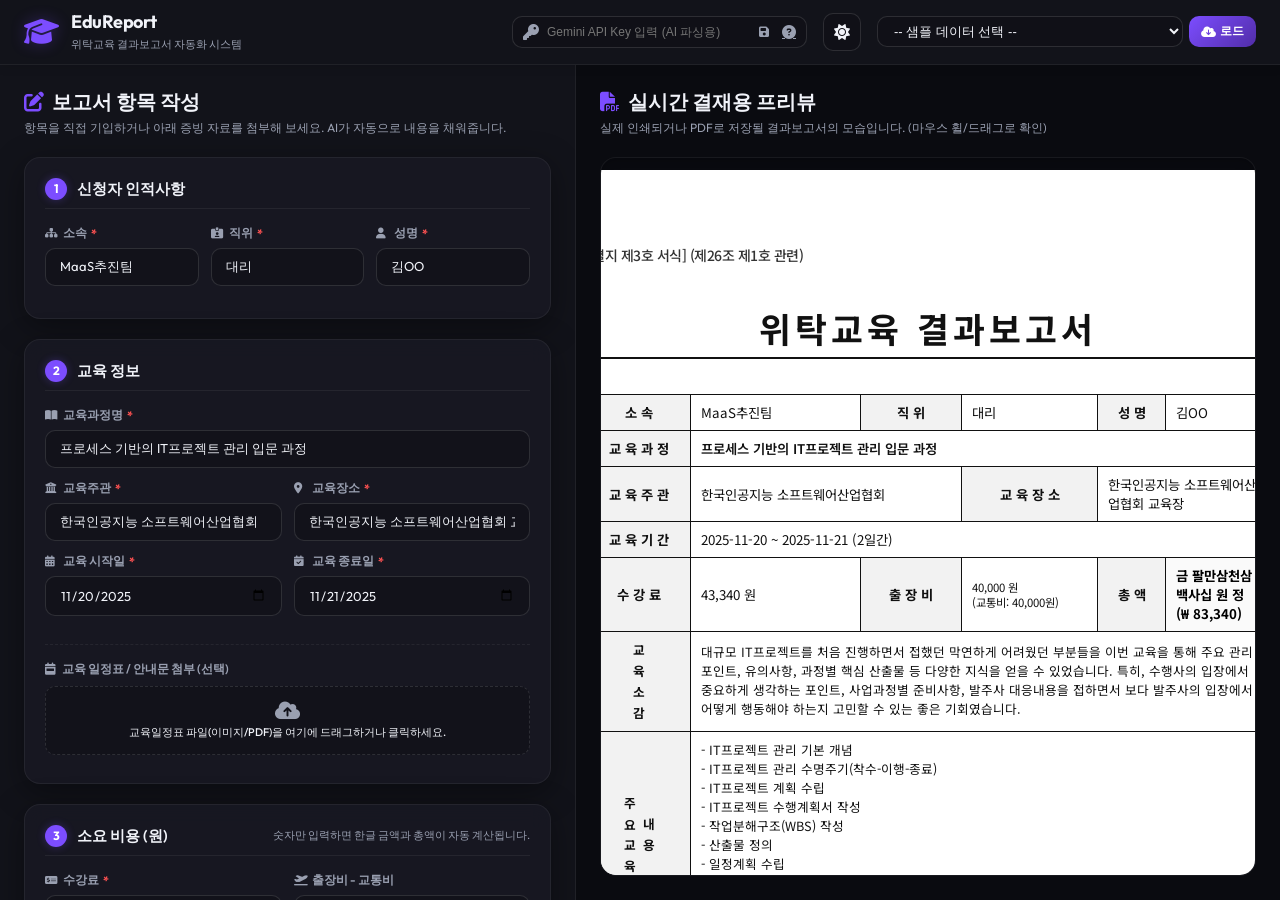
==== commit f506cbc4: "fix: 위탁교육 결과보고서 인쇄/PDF 저장 시 빈 페이지 렌더링 버그 수정" ====
--- a/edu_report_builder.html
+++ b/edu_report_builder.html
@@ -1178,8 +1178,22 @@
         font-family: 'Noto Sans KR', sans-serif !important;
     }
 
-    .app-container, .app-workspace, .editor-panel, .preview-panel, .app-header, .toast-container, .loader-overlay {
+    /* Hide specific UI panels and controls */
+    .app-header, .editor-panel, .toast-container, .loader-overlay, .panel-header {
         display: none !important;
+    }
+
+    /* Reset structural containers to prevent hiding print elements */
+    .app-container, .app-workspace, .preview-panel {
+        display: block !important;
+        position: static !important;
+        width: 100% !important;
+        height: auto !important;
+        padding: 0 !important;
+        margin: 0 !important;
+        border: none !important;
+        background: transparent !important;
+        overflow: visible !important;
     }
 
     /* Only show the print sheet and its annex pages */
@@ -1774,9 +1788,9 @@
     // Presets configuration
     const PRESETS = {
         preset1: {
-            userDept: "MaaS추진단",
+            userDept: "MaaS추진팀",
             userPosition: "대리",
-            userName: "김인영",
+            userName: "김OO",
             courseName: "프로세스 기반의 IT프로젝트 관리 입문 과정",
             courseHost: "한국인공지능 소프트웨어산업협회",
             courseLocation: "한국인공지능 소프트웨어산업협회 교육장",
